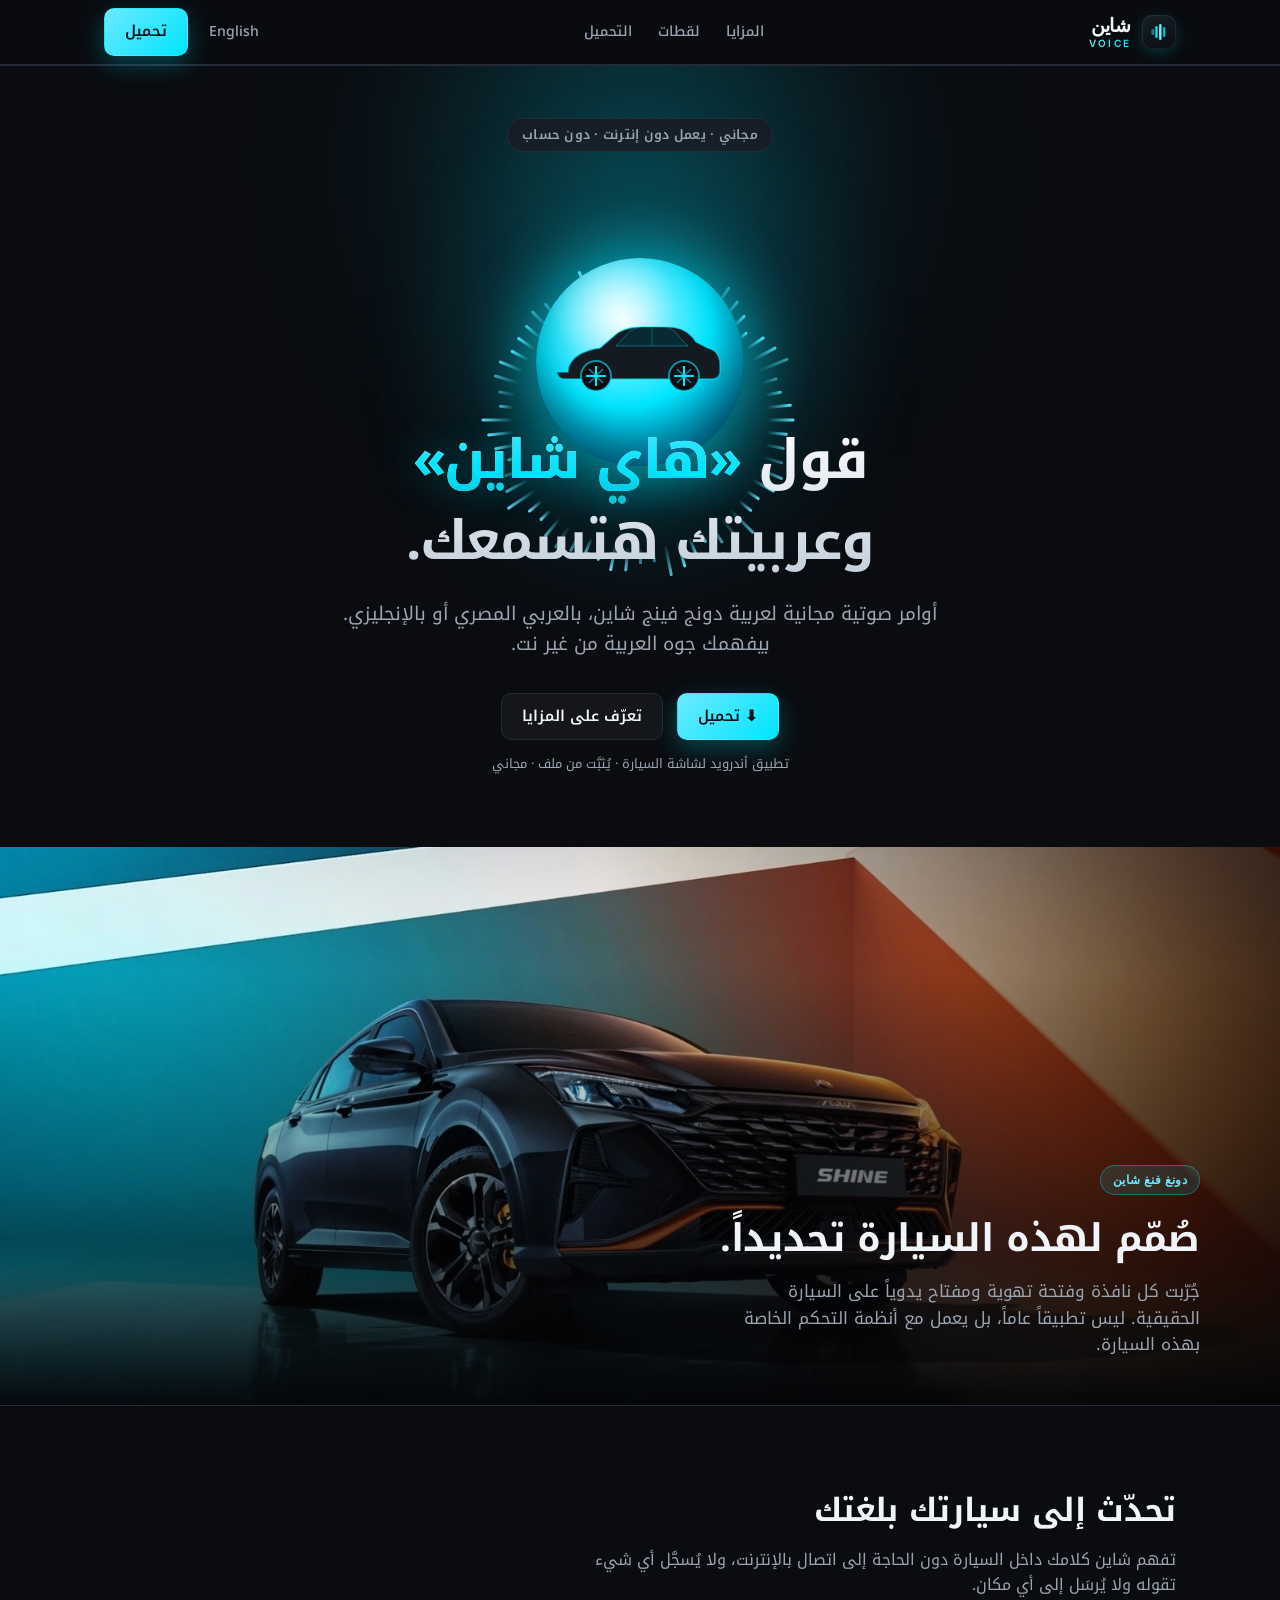
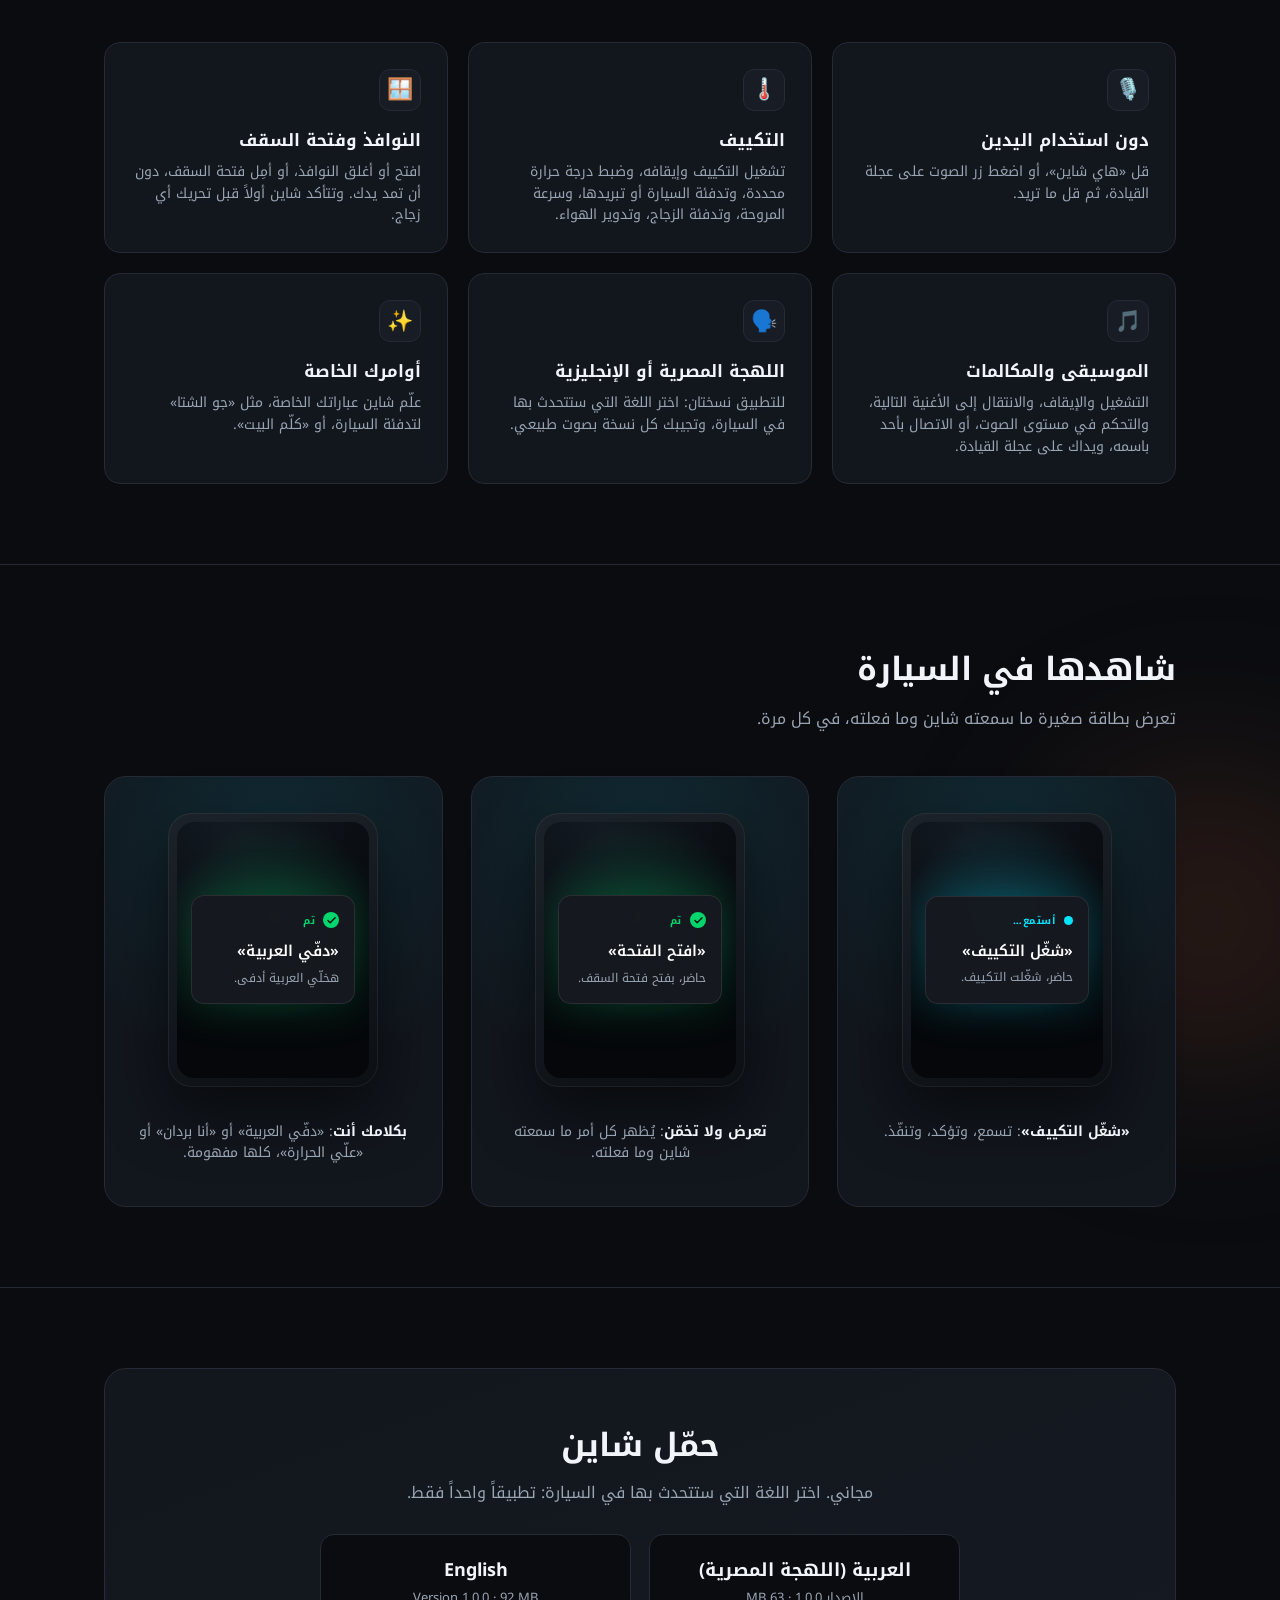
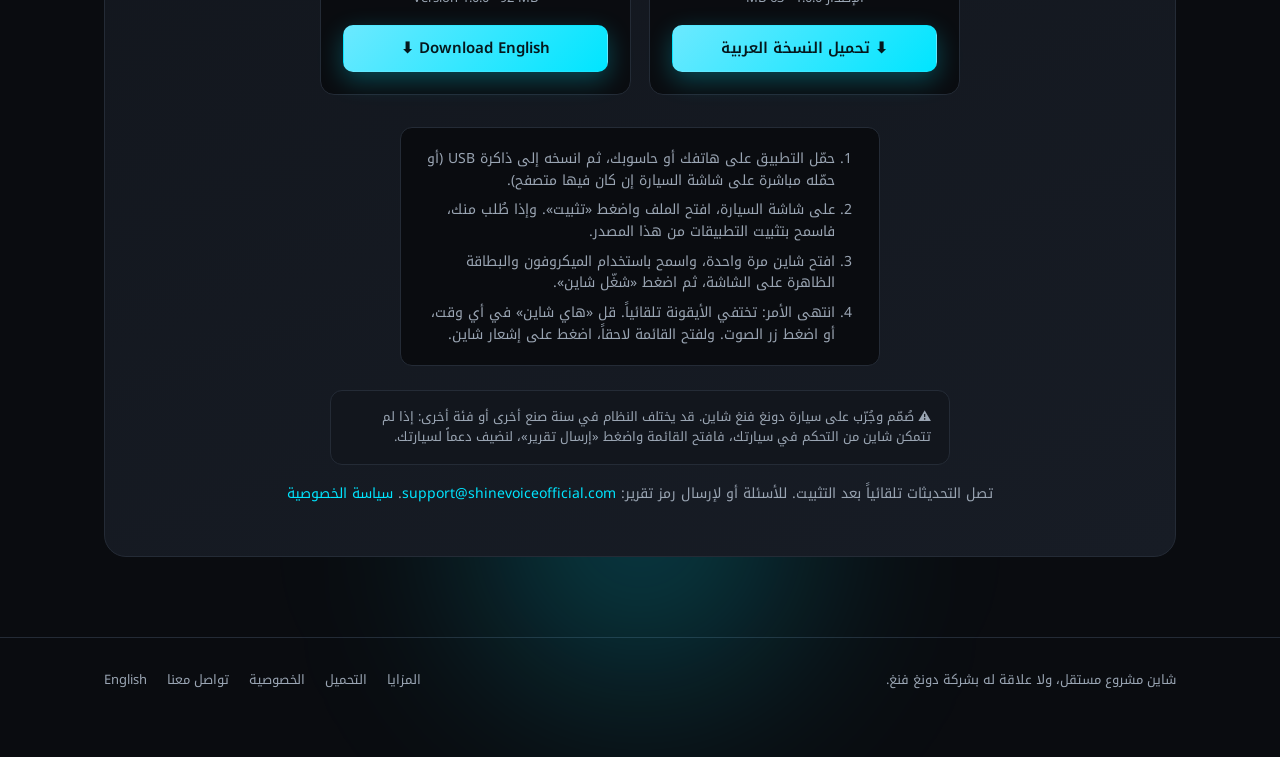
==== ar.html @ 00b101cb "Screenshots: three English cards on the English page, three Arabic cards on the Arabic page Each car" ====
<!DOCTYPE html>
<html lang="ar" dir="rtl">
<head>
<meta charset="UTF-8">
<meta name="viewport" content="width=device-width, initial-scale=1.0">
<title>شاين — أوامر صوتية لسيارة دونغ فنغ شاين</title>
<meta name="description" content="أوامر صوتية مجانية لسيارة دونغ فنغ شاين، باللهجة المصرية أو بالإنجليزية. قل «هاي شاين» وتحكّم في التكييف والنوافذ وفتحة السقف والموسيقى والمكالمات، دون الحاجة إلى الإنترنت.">
<link rel="icon" href="data:,">
<link rel="preconnect" href="https://fonts.googleapis.com">
<link rel="preconnect" href="https://fonts.gstatic.com" crossorigin>
<link href="https://fonts.googleapis.com/css2?family=Noto+Kufi+Arabic:wght@400;500;600;700&family=Inter:wght@400;500;600&display=swap" rel="stylesheet">
<link rel="stylesheet" href="style.css">
</head>
<body>

<header class="nav">
  <div class="wrap">
    <div class="brand">
      <span class="brand-mark">
        <svg width="16" height="16" viewBox="0 0 16 16" fill="none">
          <rect x="0.5" y="5" width="2.4" height="6" rx="1.2" fill="#00e5ff" opacity="0.55"/>
          <rect x="4.3" y="2" width="2.4" height="12" rx="1.2" fill="#00e5ff"/>
          <rect x="8.1" y="0" width="2.4" height="16" rx="1.2" fill="#79edff"/>
          <rect x="11.9" y="3" width="2.4" height="10" rx="1.2" fill="#00e5ff" opacity="0.75"/>
        </svg>
      </span>
      <span class="brand-word"><span class="w1">شاين</span><span class="w2">VOICE</span></span>
    </div>
    <nav class="links">
      <a href="#features">المزايا</a>
      <a href="#screenshots">لقطات</a>
      <a href="#download">التحميل</a>
    </nav>
    <div>
      <a href="index.html" class="lang-link" lang="en">English</a>
      <a href="#download" class="btn btn-primary">تحميل</a>
    </div>
  </div>
</header>

<section class="hero">
  <div class="glow glow-cyan" style="width:520px;height:520px;top:-160px;left:50%;transform:translateX(-50%);"></div>
  <div class="wrap">
    <span class="eyebrow">مجاني · يعمل دون إنترنت · دون حساب</span>

    <div class="hero-visual">
      <div class="gram-ring" id="gram-ring"></div>
      <div class="orb"></div>
      <div class="car-wrap car-bob">
        <svg width="180" height="76" viewBox="0 0 180 76" fill="none" xmlns="http://www.w3.org/2000/svg">
          <path d="M18,54 C18,40 34,32 50,30 L64,18 C70,12 80,9 92,9 L118,9 C130,9 140,14 146,24 L158,30
                   C166,32 170,38 170,46 L170,54 C170,58 167,61 163,61 L14,61 C10,61 7,58 7,54 Z"
                fill="#141a22" stroke="rgba(0,229,255,0.55)" stroke-width="1.5"/>
          <path d="M66,28 L78,15 C82,11 88,9 94,9 L112,9 C120,9 126,13 130,20 L138,28 Z"
                fill="#0a2a33" stroke="rgba(0,229,255,0.35)" stroke-width="1"/>
          <line x1="102" y1="10" x2="102" y2="28" stroke="rgba(0,229,255,0.3)" stroke-width="1"/>
          <g transform="translate(46,58)">
            <circle r="15" fill="#0a0d12" stroke="rgba(0,229,255,0.6)" stroke-width="2"/>
            <g class="wheel">
              <line x1="0" y1="-10" x2="0" y2="10" stroke="#00e5ff" stroke-width="2"/>
              <line x1="-10" y1="0" x2="10" y2="0" stroke="#00e5ff" stroke-width="2"/>
              <line x1="-7" y1="-7" x2="7" y2="7" stroke="#00e5ff" stroke-width="1.4" opacity="0.6"/>
              <line x1="-7" y1="7" x2="7" y2="-7" stroke="#00e5ff" stroke-width="1.4" opacity="0.6"/>
            </g>
          </g>
          <g transform="translate(134,58)">
            <circle r="15" fill="#0a0d12" stroke="rgba(0,229,255,0.6)" stroke-width="2"/>
            <g class="wheel">
              <line x1="0" y1="-10" x2="0" y2="10" stroke="#00e5ff" stroke-width="2"/>
              <line x1="-10" y1="0" x2="10" y2="0" stroke="#00e5ff" stroke-width="2"/>
              <line x1="-7" y1="-7" x2="7" y2="7" stroke="#00e5ff" stroke-width="1.4" opacity="0.6"/>
              <line x1="-7" y1="7" x2="7" y2="-7" stroke="#00e5ff" stroke-width="1.4" opacity="0.6"/>
            </g>
          </g>
        </svg>
      </div>
    </div>

    <h1>قول <span class="accent">«هاي شاين»</span><br>وعربيتك هتسمعك.</h1>
    <p class="lead">
      أوامر صوتية مجانية لعربية دونج فينج شاين، بالعربي المصري أو بالإنجليزي. بيفهمك جوه العربية من غير نت.
    </p>
    <div class="cta">
      <a href="#download" class="btn btn-primary">⬇ تحميل</a>
      <a href="#features" class="btn btn-ghost">تعرّف على المزايا</a>
    </div>
    <p class="hint">تطبيق أندرويد لشاشة السيارة · يُثبَّت من ملف · مجاني</p>
  </div>
</section>

<script>
  (function () {
    var ring = document.getElementById('gram-ring');
    var n = 64, radius = 128;
    for (var i = 0; i < n; i++) {
      var bar = document.createElement('div');
      bar.className = 'gram-bar';
      var angle = (360 / n) * i;
      var h = 10 + Math.round(16 * Math.abs(Math.sin(i * 0.7))) + (i % 6 === 0 ? 8 : 0);
      bar.style.height = h + 'px';
      bar.style.opacity = (0.4 + 0.6 * Math.abs(Math.sin(i * 0.5))).toFixed(2);
      bar.style.transform = 'rotate(' + angle + 'deg) translateY(-' + radius + 'px)';
      ring.appendChild(bar);
    }
  })();
</script>

<div class="banner">
  <img src="assets/car-front-studio.jpg" alt="دونغ فنغ شاين">
  <div class="scrim"></div>
  <div class="content">
    <div class="inner">
      <span class="tag">دونغ فنغ شاين</span>
      <h2>صُمّم لهذه السيارة تحديداً.</h2>
      <p>جُرّبت كل نافذة وفتحة تهوية ومفتاح يدوياً على السيارة الحقيقية. ليس تطبيقاً عاماً، بل يعمل مع أنظمة التحكم الخاصة بهذه السيارة.</p>
    </div>
  </div>
</div>

<section id="features">
  <div class="wrap">
    <h2>تحدّث إلى سيارتك بلغتك</h2>
    <p class="section-lead">
      تفهم شاين كلامك داخل السيارة دون الحاجة إلى اتصال بالإنترنت، ولا يُسجَّل أي شيء تقوله ولا يُرسَل إلى أي مكان.
    </p>
    <div class="features">
      <div class="feature">
        <div class="icon">🎙️</div>
        <h3>دون استخدام اليدين</h3>
        <p>قل «هاي شاين»، أو اضغط زر الصوت على عجلة القيادة، ثم قل ما تريد.</p>
      </div>
      <div class="feature">
        <div class="icon">🌡️</div>
        <h3>التكييف</h3>
        <p>تشغيل التكييف وإيقافه، وضبط درجة حرارة محددة، وتدفئة السيارة أو تبريدها، وسرعة المروحة، وتدفئة الزجاج، وتدوير الهواء.</p>
      </div>
      <div class="feature">
        <div class="icon">🪟</div>
        <h3>النوافذ وفتحة السقف</h3>
        <p>افتح أو أغلق النوافذ، أو أمِل فتحة السقف، دون أن تمد يدك. وتتأكد شاين أولاً قبل تحريك أي زجاج.</p>
      </div>
      <div class="feature">
        <div class="icon">🎵</div>
        <h3>الموسيقى والمكالمات</h3>
        <p>التشغيل والإيقاف، والانتقال إلى الأغنية التالية، والتحكم في مستوى الصوت، أو الاتصال بأحد باسمه، ويداك على عجلة القيادة.</p>
      </div>
      <div class="feature">
        <div class="icon">🗣️</div>
        <h3>اللهجة المصرية أو الإنجليزية</h3>
        <p>للتطبيق نسختان: اختر اللغة التي ستتحدث بها في السيارة، وتجيبك كل نسخة بصوت طبيعي.</p>
      </div>
      <div class="feature">
        <div class="icon">✨</div>
        <h3>أوامرك الخاصة</h3>
        <p>علّم شاين عباراتك الخاصة، مثل «جو الشتا» لتدفئة السيارة، أو «كلّم البيت».</p>
      </div>
    </div>
  </div>
</section>

<section id="screenshots">
  <div class="glow glow-amber" style="width:420px;height:420px;top:20%;right:-140px;"></div>
  <div class="wrap">
    <h2>شاهدها في السيارة</h2>
    <p class="section-lead">تعرض بطاقة صغيرة ما سمعته شاين وما فعلته، في كل مرة.</p>

    <div class="screens">
      <div class="device-stage">
        <div class="device-mock">
          <div class="screen">
            <div class="device-card">
              <div class="row">
                <span class="pulse"></span>
                <span class="status">أستمع…</span>
              </div>
              <div class="heard">«شغّل التكييف»</div>
              <div class="reply">حاضر، شغّلت التكييف.</div>
            </div>
          </div>
        </div>
        <p class="device-caption"><b>«شغّل التكييف»</b>: تسمع، وتؤكد، وتنفّذ.</p>
      </div>
      <div class="device-stage">
        <div class="device-mock done">
          <div class="screen">
            <div class="device-card done">
              <div class="row">
                <span class="check"><svg viewBox="0 0 10 8" fill="none"><path d="M1 4L3.5 6.5L9 1" stroke="#05130b" stroke-width="1.6" stroke-linecap="round" stroke-linejoin="round"/></svg></span>
                <span class="status">تم</span>
              </div>
              <div class="heard">«افتح الفتحة»</div>
              <div class="reply">حاضر، بفتح فتحة السقف.</div>
            </div>
          </div>
        </div>
        <p class="device-caption"><b>تعرض ولا تخمّن</b>: يُظهر كل أمر ما سمعته شاين وما فعلته.</p>
      </div>
      <div class="device-stage">
        <div class="device-mock done">
          <div class="screen">
            <div class="device-card done">
              <div class="row">
                <span class="check"><svg viewBox="0 0 10 8" fill="none"><path d="M1 4L3.5 6.5L9 1" stroke="#05130b" stroke-width="1.6" stroke-linecap="round" stroke-linejoin="round"/></svg></span>
                <span class="status">تم</span>
              </div>
              <div class="heard">«دفّي العربية»</div>
              <div class="reply">هخلّي العربية أدفى.</div>
            </div>
          </div>
        </div>
        <p class="device-caption"><b>بكلامك أنت</b>: «دفّي العربية» أو «أنا بردان» أو «علّي الحرارة»، كلها مفهومة.</p>
      </div>
    </div>
  </div>
</section>

<section id="download">
  <div class="glow glow-cyan" style="width:460px;height:460px;bottom:-120px;left:50%;transform:translateX(-50%);"></div>
  <div class="wrap">
    <div class="download-panel">
      <h2>حمّل شاين</h2>
      <p>مجاني. اختر اللغة التي ستتحدث بها في السيارة: تطبيقاً واحداً فقط.</p>

      <div class="dl-grid">
        <div class="dl-card">
          <h3>العربية (اللهجة المصرية)</h3>
          <p class="meta" id="ar-meta">…</p>
          <a href="#" id="ar-link" class="btn btn-primary">⬇ تحميل النسخة العربية</a>
        </div>
        <div class="dl-card" lang="en" dir="ltr">
          <h3>English</h3>
          <p class="meta" id="en-meta">Loading…</p>
          <a href="#" id="en-link" class="btn btn-primary">⬇ Download English</a>
        </div>
      </div>

      <div class="install-steps">
        <ol>
          <li>حمّل التطبيق على هاتفك أو حاسوبك، ثم انسخه إلى ذاكرة USB (أو حمّله مباشرة على شاشة السيارة إن كان فيها متصفح).</li>
          <li>على شاشة السيارة، افتح الملف واضغط «تثبيت». وإذا طُلب منك، فاسمح بتثبيت التطبيقات من هذا المصدر.</li>
          <li>افتح شاين مرة واحدة، واسمح باستخدام الميكروفون والبطاقة الظاهرة على الشاشة، ثم اضغط «شغّل شاين».</li>
          <li>انتهى الأمر: تختفي الأيقونة تلقائياً. قل «هاي شاين» في أي وقت، أو اضغط زر الصوت. ولفتح القائمة لاحقاً، اضغط على إشعار شاين.</li>
        </ol>
      </div>

      <div class="compat-note">
        ⚠️ صُمّم وجُرّب على سيارة دونغ فنغ شاين. قد يختلف النظام في سنة صنع أخرى أو فئة أخرى:
        إذا لم تتمكن شاين من التحكم في سيارتك، فافتح القائمة واضغط «إرسال تقرير»، لنضيف دعماً لسيارتك.
      </div>
      <p style="margin:18px 0 0;font-size:14px">تصل التحديثات تلقائياً بعد التثبيت. للأسئلة أو لإرسال رمز تقرير: <span dir="ltr"><a href="mailto:support@shinevoiceofficial.com">support@shinevoiceofficial.com</a></span>. <a href="privacy.html#ar">سياسة الخصوصية</a></p>
    </div>
  </div>
</section>

<footer>
  <div class="wrap">
    <p>شاين مشروع مستقل، ولا علاقة له بشركة دونغ فنغ.</p>
    <div class="foot-links">
      <a href="#features">المزايا</a>
      <a href="#download">التحميل</a>
      <a href="privacy.html#ar">الخصوصية</a>
      <a href="mailto:support@shinevoiceofficial.com">تواصل معنا</a>
      <a href="index.html" lang="en">English</a>
    </div>
  </div>
</footer>

<script>
  fetch('releases.json', { cache: 'no-store' })
    .then(function (r) { return r.ok ? r.json() : Promise.reject(); })
    .then(function (data) {
      [['ar', 'الإصدار '], ['en', 'Version ']].forEach(function (x) {
        var r = data[x[0]];
        if (!r) return;
        document.getElementById(x[0] + '-link').href = r.url;
        document.getElementById(x[0] + '-meta').textContent = x[1] + r.versionName + ' · ' + r.sizeMB + ' MB';
      });
    })
    .catch(function () {
      document.getElementById('ar-meta').textContent = 'غير متاح حالياً';
      document.getElementById('en-meta').textContent = 'Not available right now';
    });
</script>

</body>
</html>
---- style.css ----
:root {
    --bg: #0a0c10;
    --bg-panel: #12161d;
    --bg-panel-2: #171c25;
    --border: #242b36;
    --text: #f1f4f8;
    --text-dim: #9aa5b3;
    --accent: #00e5ff;
    --accent-dim: #00b8cc;
    --accent-soft: #6be9ff;
    --amber: #ff7a3d;
    --radius: 16px;
    --max: 1120px;
    color-scheme: dark;
  }
  * { box-sizing: border-box; }
  html { scroll-behavior: smooth; }
  body {
    margin: 0;
    background: var(--bg);
    color: var(--text);
    font-family: 'Inter', -apple-system, BlinkMacSystemFont, "Segoe UI", Roboto, Helvetica, Arial, sans-serif;
    line-height: 1.55;
    overflow-x: hidden;
  }
  h1, h2, h3, .brand-word, .banner .tag { font-family: 'Space Grotesk', 'Inter', sans-serif; }
  a { color: var(--accent); text-decoration: none; }
  a:hover { text-decoration: underline; }
  img { max-width: 100%; display: block; }
  .wrap { max-width: var(--max); margin: 0 auto; padding: 0 24px; position: relative; }

  /* ── Ambient background glows ── */
  .glow { position: absolute; border-radius: 50%; filter: blur(90px); pointer-events: none; z-index: 0; }
  .glow-cyan { background: radial-gradient(circle, rgba(0,229,255,0.35), transparent 70%); }
  .glow-amber { background: radial-gradient(circle, rgba(255,122,61,0.22), transparent 70%); }

  header.nav {
    position: sticky; top: 0; z-index: 40;
    background: rgba(10,12,16,0.78);
    backdrop-filter: blur(10px);
    border-bottom: 1px solid var(--border);
  }
  .nav .wrap { display: flex; align-items: center; justify-content: space-between; height: 64px; }
  /* ── Logo mark ── */
  .brand { display: flex; align-items: center; gap: 11px; }
  .brand-mark {
    width: 34px; height: 34px; border-radius: 10px; flex: none;
    background: linear-gradient(160deg, #182029, #0a0d12);
    box-shadow: 0 0 0 1px rgba(255,255,255,0.07) inset, 0 4px 14px rgba(0,229,255,0.18);
    display: flex; align-items: center; justify-content: center;
  }
  .brand-mark svg { display: block; }
  .brand-word { font-weight: 600; font-size: 19px; letter-spacing: -0.01em; line-height: 1; display: flex; flex-direction: column; }
  .brand-word .w1 { color: var(--text); }
  .brand-word .w2 {
    font-size: 10px; font-weight: 600; letter-spacing: 0.22em; margin-top: 3px;
    background: linear-gradient(90deg, var(--accent-soft), var(--accent));
    -webkit-background-clip: text; background-clip: text; color: transparent;
  }
  nav.links { display: flex; gap: 26px; }
  nav.links a { color: var(--text-dim); font-size: 14px; font-weight: 500; }
  nav.links a:hover { color: var(--text); text-decoration: none; }
  .btn {
    display: inline-flex; align-items: center; gap: 8px;
    padding: 11px 20px; border-radius: 10px;
    font-weight: 600; font-size: 15px;
    border: 1px solid transparent;
    cursor: pointer;
  }
  .btn-primary { background: linear-gradient(135deg, var(--accent-soft), var(--accent)); color: #05171c; box-shadow: 0 8px 24px rgba(0,229,255,0.28); }
  .btn-primary:hover { filter: brightness(1.08); text-decoration: none; }
  .btn-ghost { background: rgba(255,255,255,0.04); color: var(--text); border-color: var(--border); }
  .btn-ghost:hover { border-color: var(--text-dim); text-decoration: none; }

  /* ── Hero ── */
  .hero { position: relative; padding: 52px 0 60px; text-align: center; overflow: hidden; }
  .hero .eyebrow {
    display: inline-block; padding: 6px 14px; border-radius: 999px;
    background: var(--bg-panel-2); border: 1px solid var(--border);
    color: var(--text-dim); font-size: 13px; font-weight: 600; letter-spacing: 0.02em;
    margin-bottom: 4px; position: relative; z-index: 1;
  }
  .hero h1 {
    position: relative; z-index: 1;
    font-size: 54px; line-height: 1.08; margin: 0 0 18px; letter-spacing: -0.02em; text-wrap: balance;
    background: linear-gradient(180deg, #ffffff 0%, #c2cedb 100%);
    -webkit-background-clip: text; background-clip: text; color: transparent;
  }
  .hero h1 .accent {
    background: linear-gradient(180deg, var(--accent-soft) 0%, var(--accent) 60%, var(--accent-dim) 100%);
    -webkit-background-clip: text; background-clip: text; color: transparent;
    text-shadow: 0 0 46px rgba(0,229,255,0.4);
  }
  .hero p.lead { position: relative; z-index: 1; font-size: 19px; color: var(--text-dim); max-width: 620px; margin: 0 auto 34px; }
  .hero .cta { position: relative; z-index: 1; display: flex; gap: 14px; justify-content: center; flex-wrap: wrap; }
  .hero .hint { position: relative; z-index: 1; margin-top: 14px; font-size: 13px; color: var(--text-dim); }

  .hero-visual { position: relative; height: 260px; max-width: 620px; margin: 4px auto 0; display: flex; align-items: flex-end; justify-content: center; z-index: 1; }
  .gram-ring { position: absolute; bottom: 0; left: 50%; width: 0; height: 0; animation: gram-spin 22s linear infinite; }
  .gram-bar { position: absolute; bottom: 0; left: -1.5px; width: 3px; border-radius: 2px; background: linear-gradient(to top, rgba(0,229,255,0.05), var(--accent-soft)); transform-origin: bottom center; }
  @keyframes gram-spin { from { transform: rotate(0deg); } to { transform: rotate(360deg); } }
  .orb {
    position: absolute; bottom: -46px; left: 50%; transform: translateX(-50%);
    width: 208px; height: 208px; border-radius: 50%;
    background: radial-gradient(circle at 42% 30%, #eafeff 0%, #79edff 20%, var(--accent) 46%, #0077a0 76%, #012c3d 100%);
    box-shadow: 0 0 60px 10px rgba(0,229,255,0.55), 0 0 140px 50px rgba(0,229,255,0.22), inset 0 -18px 40px rgba(0,0,0,0.35);
    z-index: 2;
  }
  .orb::after { content: ""; position: absolute; inset: 0; border-radius: 50%; background: radial-gradient(circle at 38% 24%, rgba(255,255,255,0.55), transparent 30%); }
  .car-wrap { position: absolute; bottom: 18px; left: 50%; transform: translateX(-50%); z-index: 3; }
  .car-bob { animation: car-bob 2.6s ease-in-out infinite; }
  @keyframes car-bob { 0%,100% { transform: translateX(-50%) translateY(0); } 50% { transform: translateX(-50%) translateY(-3px); } }
  .wheel { transform-origin: center; animation: wheel-spin 0.9s linear infinite; }
  @keyframes wheel-spin { to { transform: rotate(360deg); } }

  /* ── Cinematic banner ── */
  .banner { position: relative; height: 62vh; min-height: 420px; max-height: 640px; overflow: hidden; }
  .banner img { width: 100%; height: 100%; object-fit: cover; }
  .banner .scrim {
    position: absolute; inset: 0;
    background:
      linear-gradient(0deg, rgba(4,5,7,0.97) 0%, rgba(4,5,7,0.4) 40%, transparent 78%),
      linear-gradient(100deg, rgba(4,5,7,0.65) 0%, transparent 46%);
  }
  .banner .content { position: absolute; left: 0; right: 0; bottom: 0; padding: 0 24px 48px; }
  .banner .content .inner { max-width: var(--max); margin: 0 auto; }
  .banner h2 { font-size: 38px; margin: 0 0 10px; max-width: 560px; text-wrap: balance; }
  .banner p { font-size: 17px; color: var(--text-dim); max-width: 480px; margin: 0; }
  .banner .tag {
    display: inline-flex; align-items: center; gap: 8px; margin-bottom: 14px;
    background: rgba(0,229,255,0.12); border: 1px solid rgba(0,229,255,0.35); color: var(--accent-soft);
    padding: 5px 12px; border-radius: 999px; font-size: 12px; font-weight: 700; letter-spacing: 0.04em; text-transform: uppercase;
  }

  section { position: relative; padding: 80px 0; border-top: 1px solid var(--border); }
  h2 { font-size: 32px; margin: 0 0 12px; letter-spacing: -0.01em; text-wrap: balance; }
  p.section-lead { color: var(--text-dim); font-size: 16px; max-width: 620px; margin: 0 0 44px; }

  .features { display: grid; grid-template-columns: repeat(3, 1fr); gap: 20px; position: relative; z-index: 1; }
  .feature {
    background: var(--bg-panel); border: 1px solid var(--border); border-radius: var(--radius);
    padding: 26px; min-width: 0; transition: border-color 0.2s, transform 0.2s;
  }
  .feature:hover { border-color: rgba(0,229,255,0.4); transform: translateY(-3px); }
  .feature .icon {
    width: 42px; height: 42px; border-radius: 11px;
    background: var(--bg-panel-2); border: 1px solid var(--border);
    display: flex; align-items: center; justify-content: center;
    font-size: 21px; margin-bottom: 16px;
  }
  .feature h3 { font-size: 17px; margin: 0 0 8px; }
  .feature p { font-size: 14px; color: var(--text-dim); margin: 0; }

  /* ── Screens: illustrated device mockups (not photo composites) ── */
  .screens { display: grid; grid-template-columns: repeat(3, 1fr); gap: 28px; }
  .device-stage {
    display: flex; flex-direction: column; align-items: center; gap: 20px;
    background: radial-gradient(circle at 50% 15%, rgba(0,229,255,0.10), transparent 60%), var(--bg-panel);
    border: 1px solid var(--border); border-radius: 22px; padding: 36px 24px 28px;
  }
  .device-mock {
    width: 210px; background: linear-gradient(160deg, #1c2229, #0c1015);
    border-radius: 24px; padding: 9px;
    box-shadow: 0 26px 60px rgba(0,0,0,0.55), inset 0 0 0 1px rgba(255,255,255,0.06);
  }
  .device-mock .screen {
    aspect-ratio: 3 / 4; border-radius: 17px; position: relative; overflow: hidden;
    background: radial-gradient(circle at 30% 0%, #131a22 0%, #05070a 72%);
    display: flex; align-items: center; justify-content: center; padding: 14px;
  }
  .device-mock .screen::before {
    content: ""; position: absolute; inset: 0;
    background: radial-gradient(circle at 50% 38%, rgba(0,229,255,0.16), transparent 55%);
  }
  .device-card {
    position: relative; width: 100%; background: rgba(22,26,32,0.96);
    border: 1px solid rgba(255,255,255,0.09); border-radius: 13px; padding: 16px 15px;
    box-shadow: 0 0 46px rgba(0,229,255,0.22);
  }
  .device-card .row { display: flex; align-items: center; gap: 8px; margin-bottom: 12px; }
  .device-card .pulse {
    width: 9px; height: 9px; border-radius: 50%; background: var(--accent);
    box-shadow: 0 0 0 0 rgba(0,229,255,0.6); animation: dev-pulse 1.8s infinite;
  }
  @keyframes dev-pulse {
    0% { box-shadow: 0 0 0 0 rgba(0,229,255,0.55); }
    70% { box-shadow: 0 0 0 8px rgba(0,229,255,0); }
    100% { box-shadow: 0 0 0 0 rgba(0,229,255,0); }
  }
  .device-card .status { font-size: 10px; color: var(--accent); font-weight: 700; text-transform: uppercase; letter-spacing: 0.06em; }
  .device-card .heard { font-size: 15px; font-weight: 600; color: #fff; margin-bottom: 5px; }
  .device-card .reply { font-size: 12px; color: var(--text-dim); }

  /* Done / matched state (mirrors AssistantCard's MATCHED colour, #00D66E) */
  .device-card.done { box-shadow: 0 0 46px rgba(0,214,110,0.22); }
  .device-card.done .pulse { background: #00d66e; box-shadow: none; animation: none; }
  .device-card.done .check {
    width: 16px; height: 16px; border-radius: 50%; background: #00d66e;
    display: flex; align-items: center; justify-content: center; flex: none;
  }
  .device-card.done .check svg { width: 9px; height: 9px; }
  .device-card.done .status { color: #00d66e; }
  .device-mock.done .screen::before { background: radial-gradient(circle at 50% 38%, rgba(0,214,110,0.16), transparent 55%); }
  .device-caption { text-align: center; font-size: 14px; color: var(--text-dim); }
  .device-caption b { color: var(--text); }

  .download-panel {
    background: linear-gradient(160deg, var(--bg-panel) 0%, var(--bg-panel-2) 100%);
    border: 1px solid var(--border); border-radius: 22px;
    padding: 52px; text-align: center; position: relative; z-index: 1;
  }
  .download-panel h2 { margin-bottom: 10px; }
  .download-panel p { color: var(--text-dim); margin: 0 0 28px; }
  .version-pill {
    display: inline-flex; align-items: center; gap: 8px;
    background: var(--bg); border: 1px solid var(--border); border-radius: 999px;
    padding: 6px 14px; font-size: 13px; color: var(--text-dim); margin-bottom: 20px;
  }
  .version-pill b { color: var(--text); }
  .install-steps {
    text-align: left; max-width: 480px; margin: 32px auto 0;
    background: var(--bg); border: 1px solid var(--border); border-radius: 12px;
    padding: 20px 24px;
  }
  .install-steps ol { margin: 0; padding-left: 20px; color: var(--text-dim); font-size: 14px; }
  .install-steps li { margin-bottom: 8px; }
  .install-steps li:last-child { margin-bottom: 0; }

  .compat-note {
    display: flex; gap: 12px; align-items: flex-start;
    background: var(--bg-panel); border: 1px solid var(--border); border-radius: 12px;
    padding: 16px 18px; margin-top: 24px; font-size: 13px; color: var(--text-dim); text-align: left;
    max-width: 620px; margin-left: auto; margin-right: auto;
  }

  footer { border-top: 1px solid var(--border); padding: 32px 0; }
  footer .wrap { display: flex; justify-content: space-between; align-items: center; flex-wrap: wrap; gap: 12px; }
  footer p { font-size: 13px; color: var(--text-dim); margin: 0; }
  footer .foot-links { display: flex; gap: 20px; }
  footer .foot-links a { font-size: 13px; color: var(--text-dim); }
  footer .foot-links a:hover { color: var(--text); }

  @media (max-width: 900px) {
    .screens { grid-template-columns: 1fr; }
  }
  @media (max-width: 860px) {
    .features { grid-template-columns: repeat(2, 1fr); }
  }
  @media (max-width: 600px) {
    .hero h1 { font-size: 34px; }
    .hero p.lead { font-size: 16px; }
    .features { grid-template-columns: 1fr; }
    .download-panel { padding: 32px 20px; }
    nav.links { display: none; }
    .banner h2 { font-size: 28px; }
    .banner { height: 52vh; }
  }

  /* ── Added for the two language builds ── */
  .dl-grid { display: grid; grid-template-columns: 1fr 1fr; gap: 18px; max-width: 640px; margin: 0 auto; }
  .dl-card { background: var(--bg); border: 1px solid var(--border); border-radius: 14px; padding: 22px; text-align: center; }
  .dl-card h3 { margin: 0 0 4px; font-size: 18px; }
  .dl-card .meta { color: var(--text-dim); font-size: 13px; margin: 0 0 16px; }
  .dl-card .btn { width: 100%; justify-content: center; }
  .lang-link { color: var(--text-dim); font-size: 14px; font-weight: 500; margin-inline-end: 16px; }
  .prose { max-width: 760px; }
  .prose h3 { margin: 28px 0 6px; font-size: 18px; }
  .prose p, .prose li { color: var(--text-dim); }
  [dir="rtl"] .install-steps { text-align: right; }
  [dir="rtl"] .install-steps ol { padding-left: 0; padding-right: 20px; }
  [dir="rtl"] .compat-note { text-align: right; }
  [dir="rtl"] body, [dir="rtl"] h1, [dir="rtl"] h2, [dir="rtl"] h3 { font-family: 'Noto Kufi Arabic', 'Inter', sans-serif; }
  @media (max-width: 600px) { .dl-grid { grid-template-columns: 1fr; } }

  /* Arabic: the banner's text sits on the right, so the shade that keeps it readable goes there too. */
  [dir="rtl"] .banner .scrim {
    background:
      linear-gradient(0deg, rgba(4,5,7,0.97) 0%, rgba(4,5,7,0.4) 40%, transparent 78%),
      linear-gradient(260deg, rgba(4,5,7,0.7) 0%, transparent 50%);
  }
  /* Arabic letters reach higher and lower than Latin ones: the big headline needs more room between its lines. */
  [dir="rtl"] .hero h1 { line-height: 1.5; }
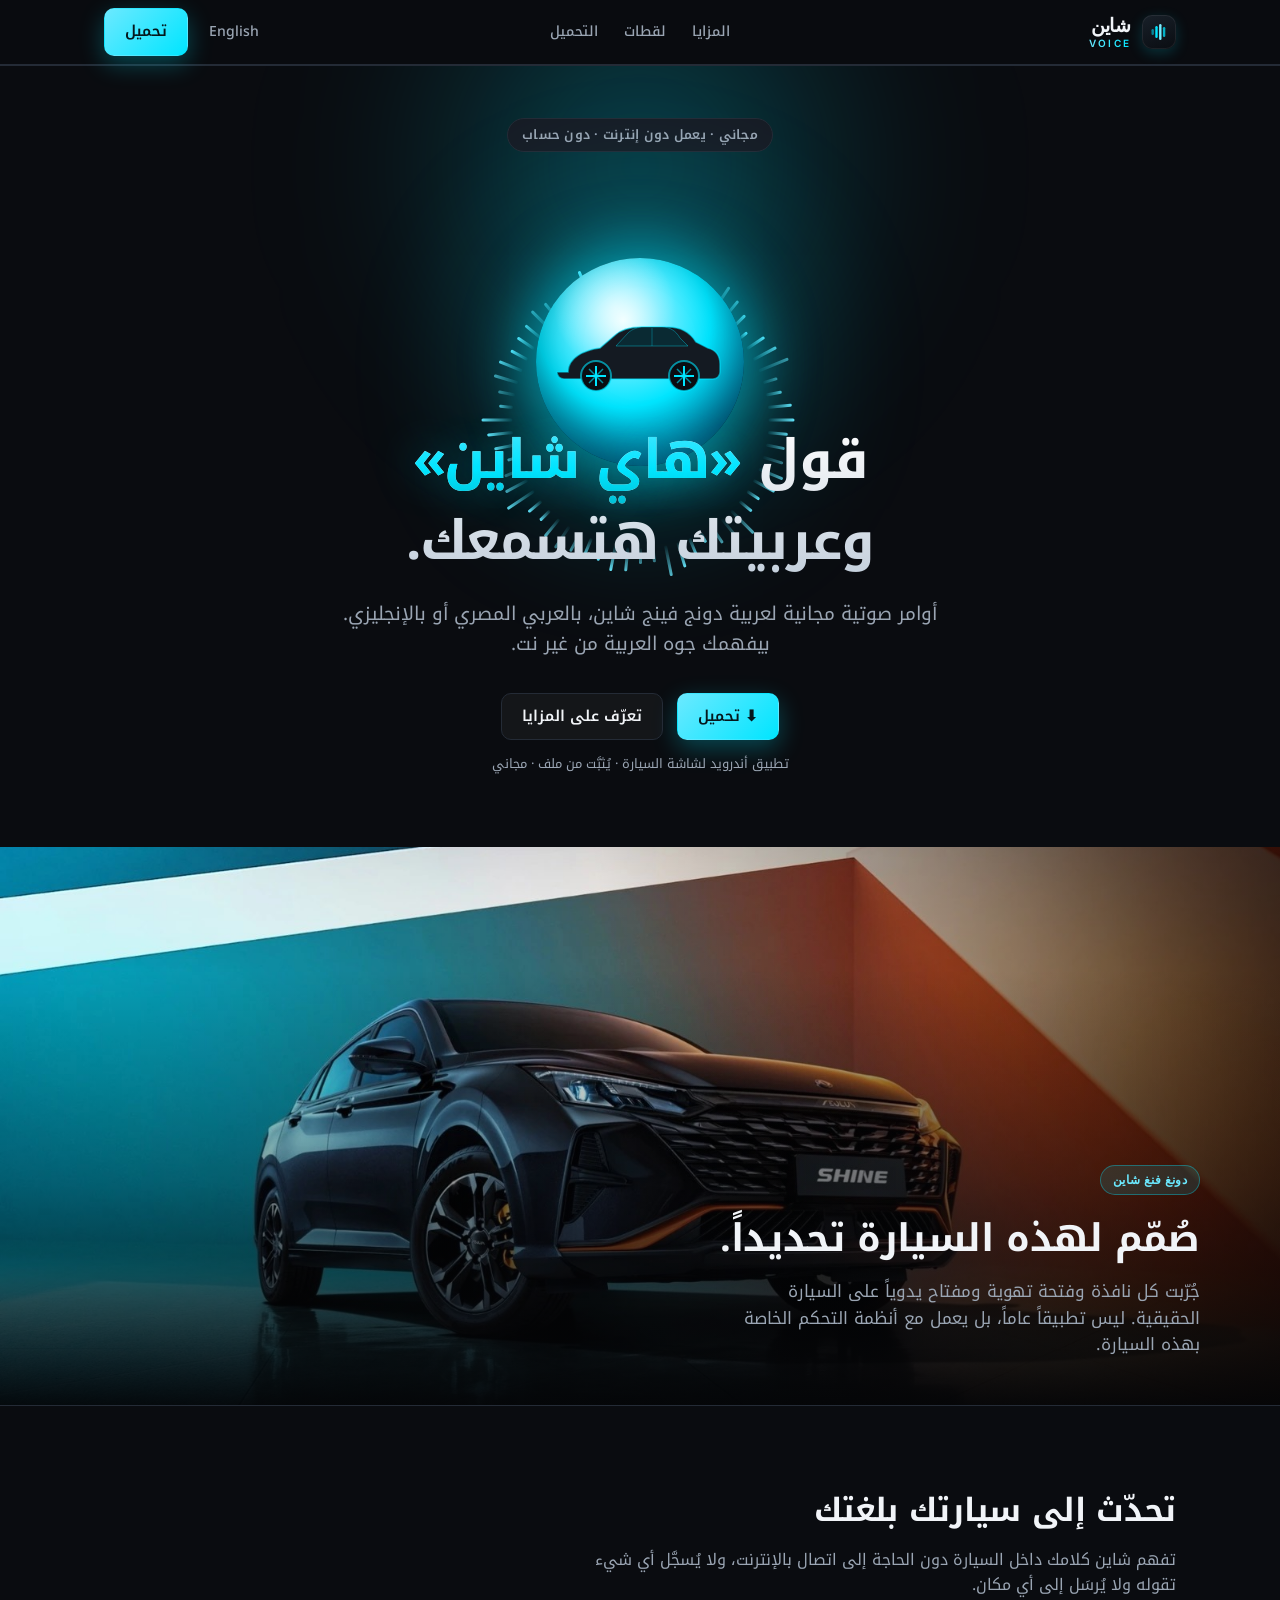
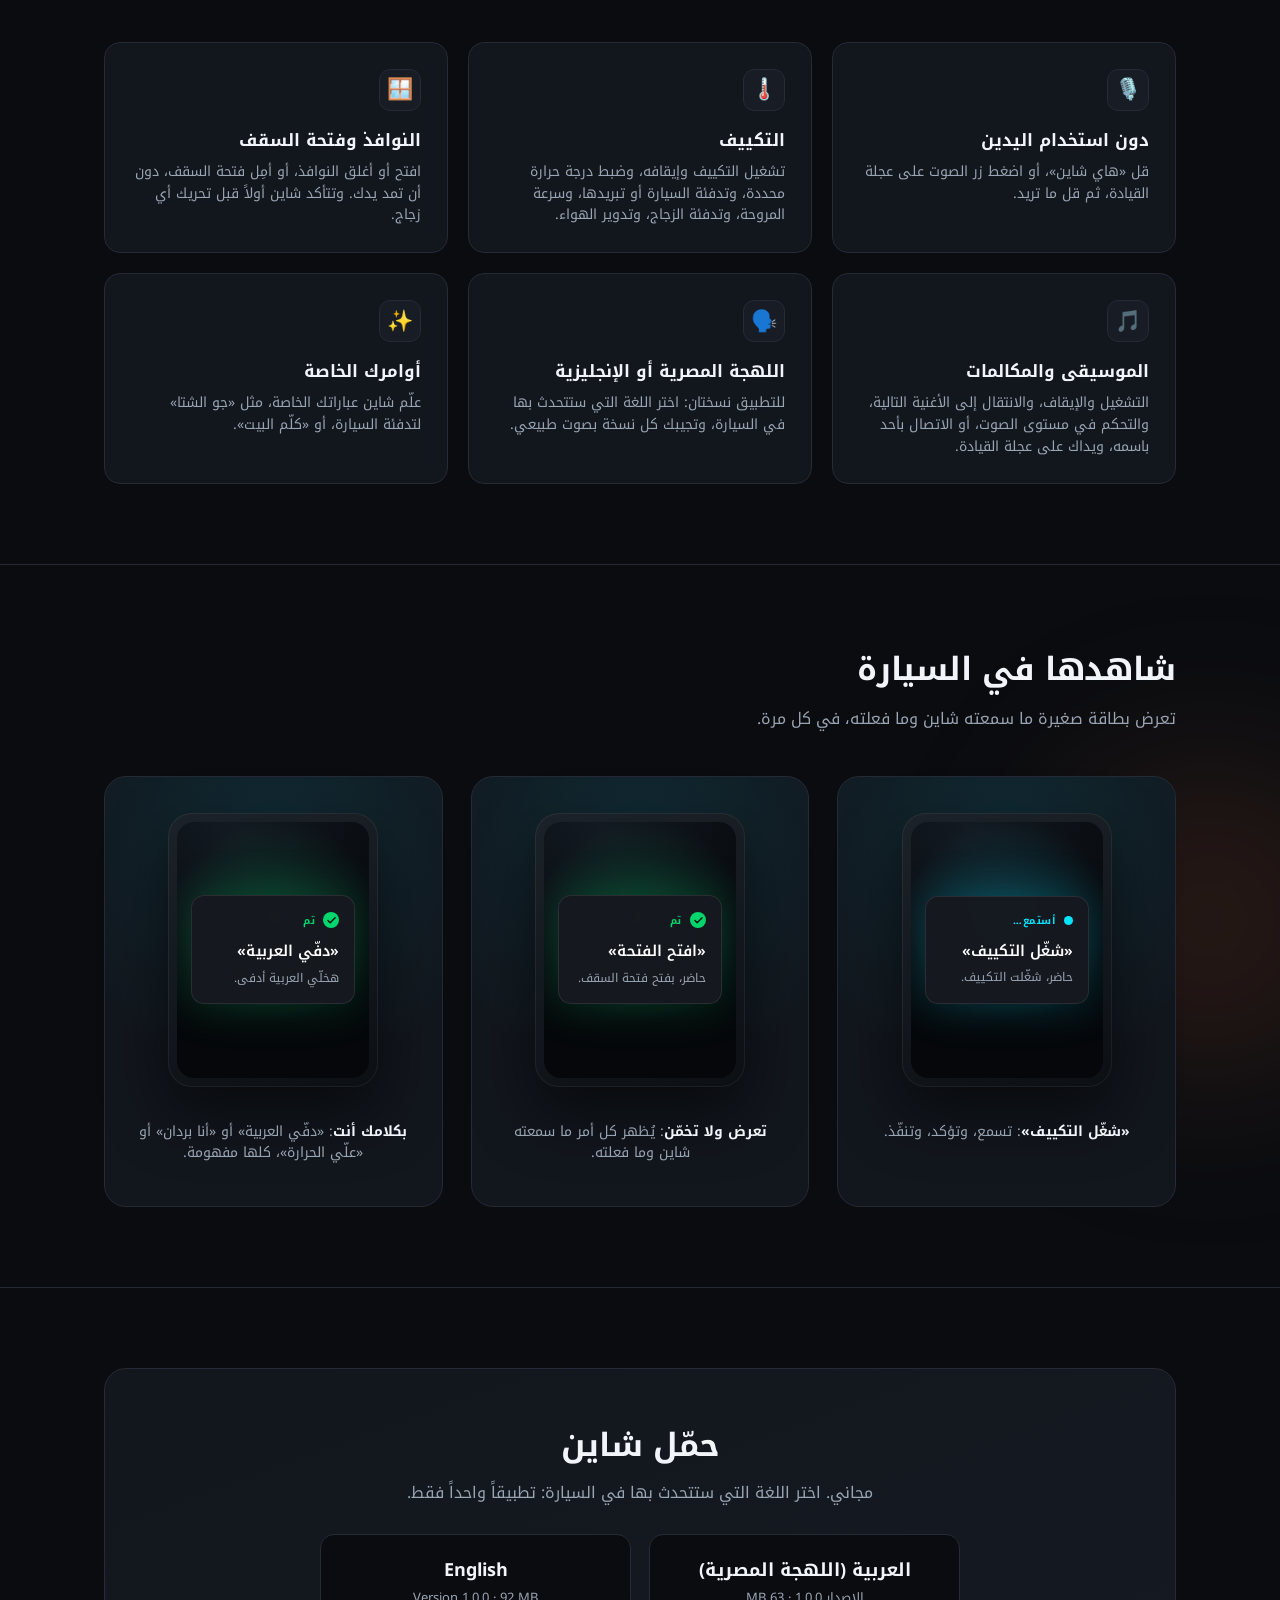
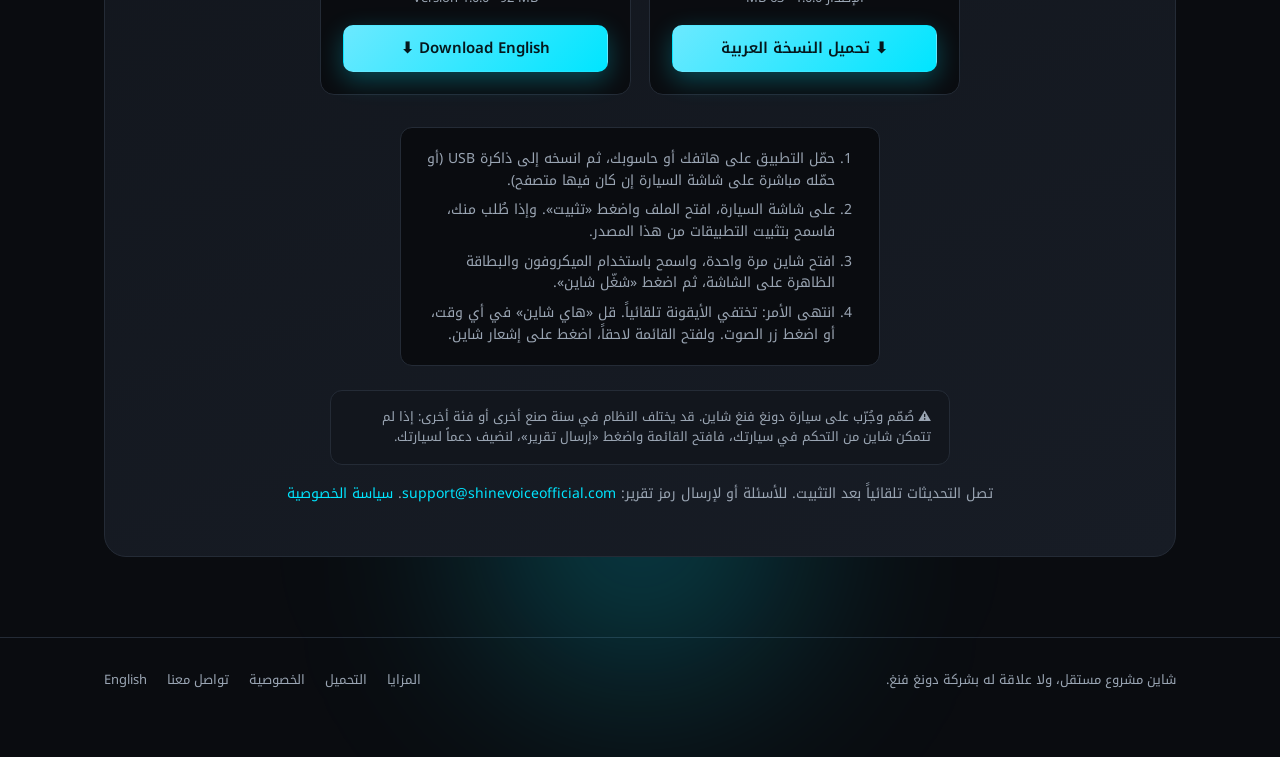
==== commit 6e1e8979: "Menu links on the page's centre line, like the headline below them The links sat halfway between the" ====
--- a/ar.html
+++ b/ar.html
@@ -9,7 +9,7 @@
 <link rel="preconnect" href="https://fonts.googleapis.com">
 <link rel="preconnect" href="https://fonts.gstatic.com" crossorigin>
 <link href="https://fonts.googleapis.com/css2?family=Noto+Kufi+Arabic:wght@400;500;600;700&family=Inter:wght@400;500;600&display=swap" rel="stylesheet">
-<link rel="stylesheet" href="style.css">
+<link rel="stylesheet" href="style.css?v=2">
 </head>
 <body>
 
--- a/style.css
+++ b/style.css
@@ -280,3 +280,8 @@
   }
   /* Arabic letters reach higher and lower than Latin ones: the big headline needs more room between its lines. */
   [dir="rtl"] .hero h1 { line-height: 1.5; }
+  /* The menu links sit on the page's centre line (like everything below them), not halfway between
+     the logo and the buttons, which differ in width. */
+  .nav .wrap { display: grid; grid-template-columns: 1fr auto 1fr; }
+  .nav .wrap > :first-child { justify-self: start; }
+  .nav .wrap > :last-child { justify-self: end; }
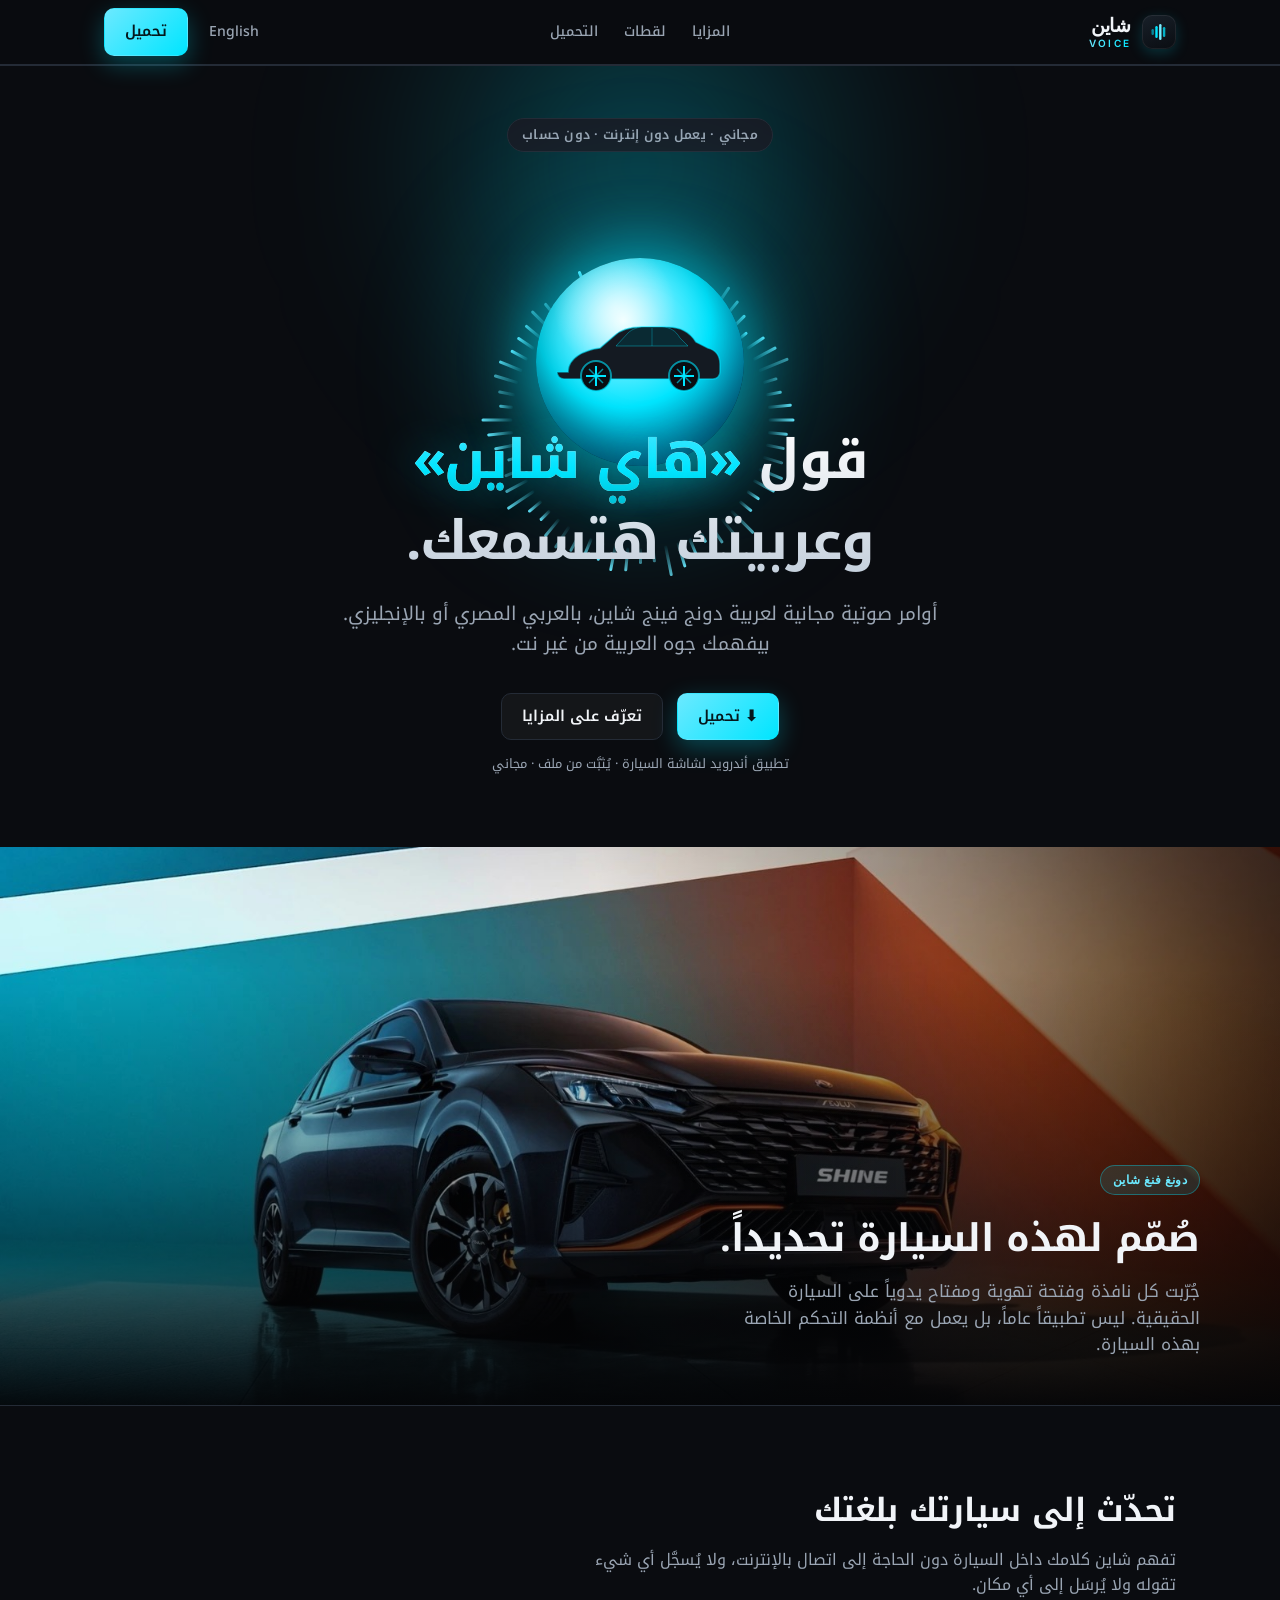
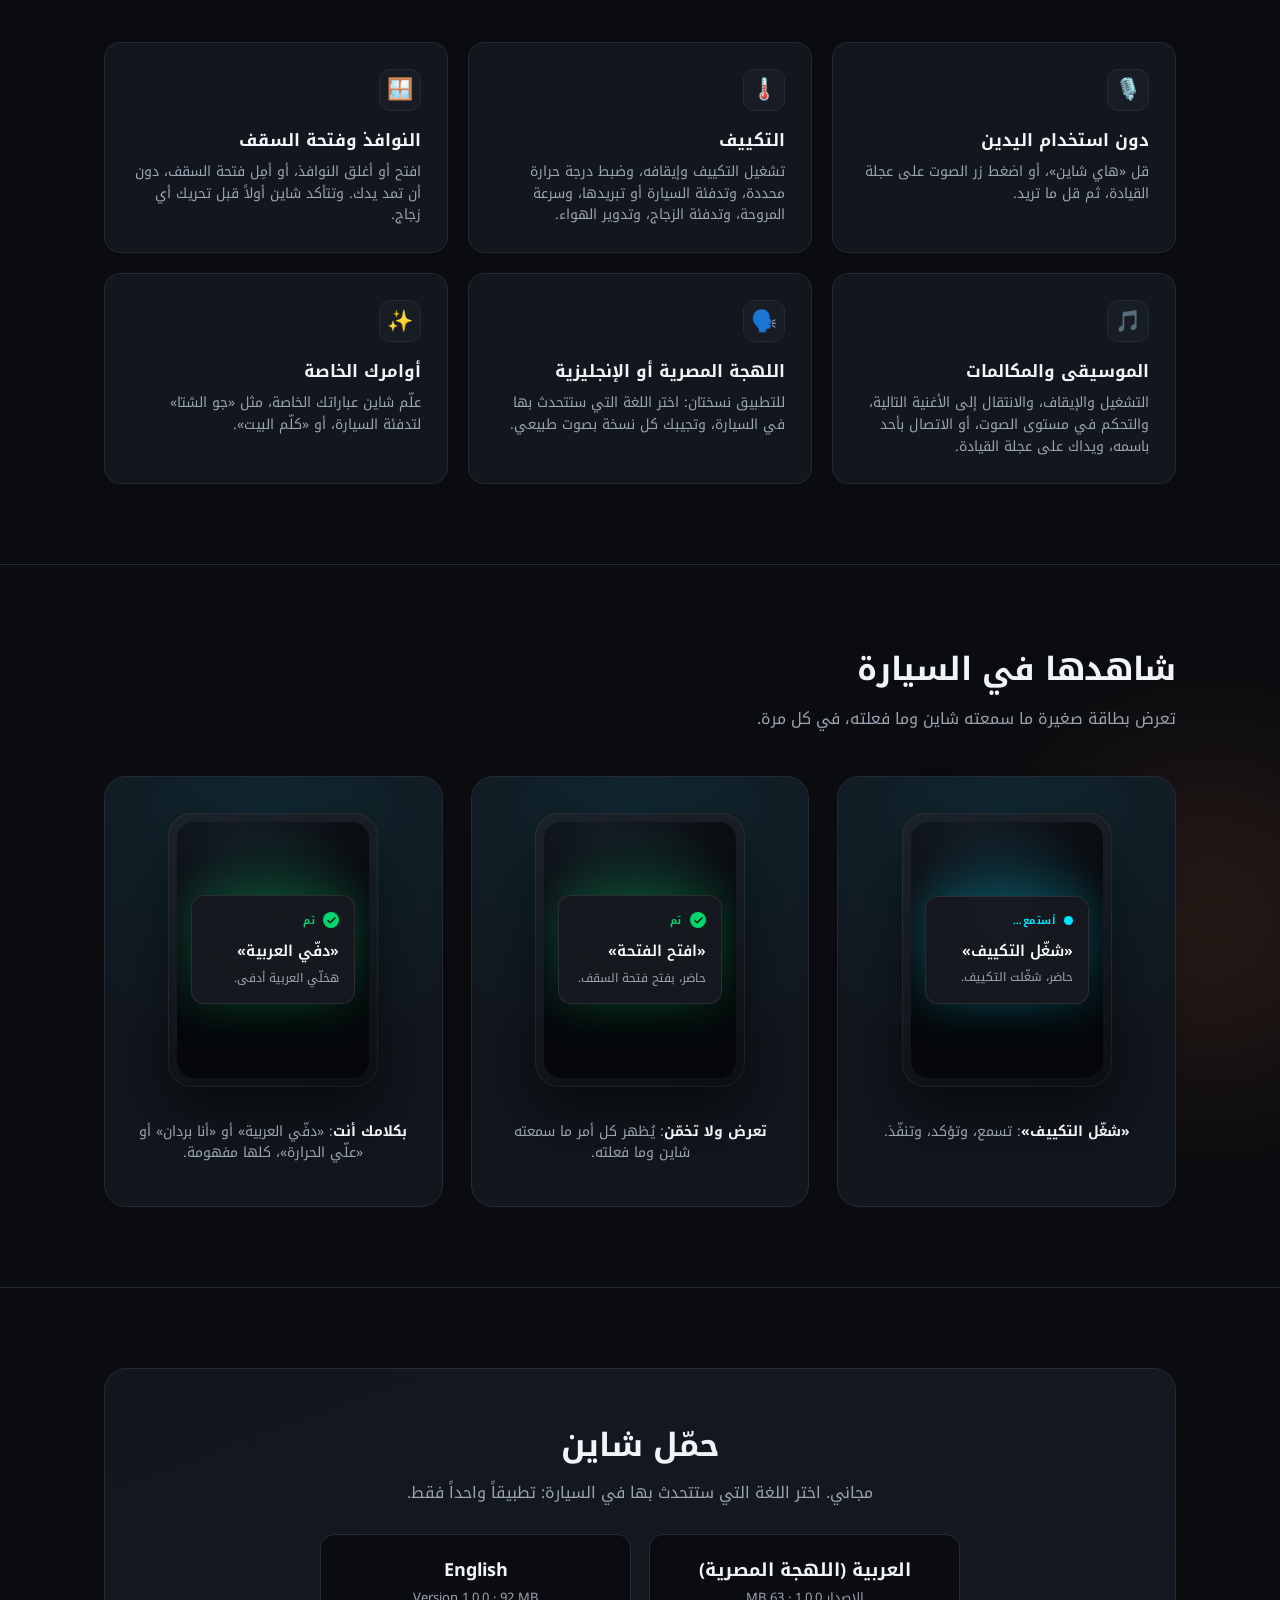
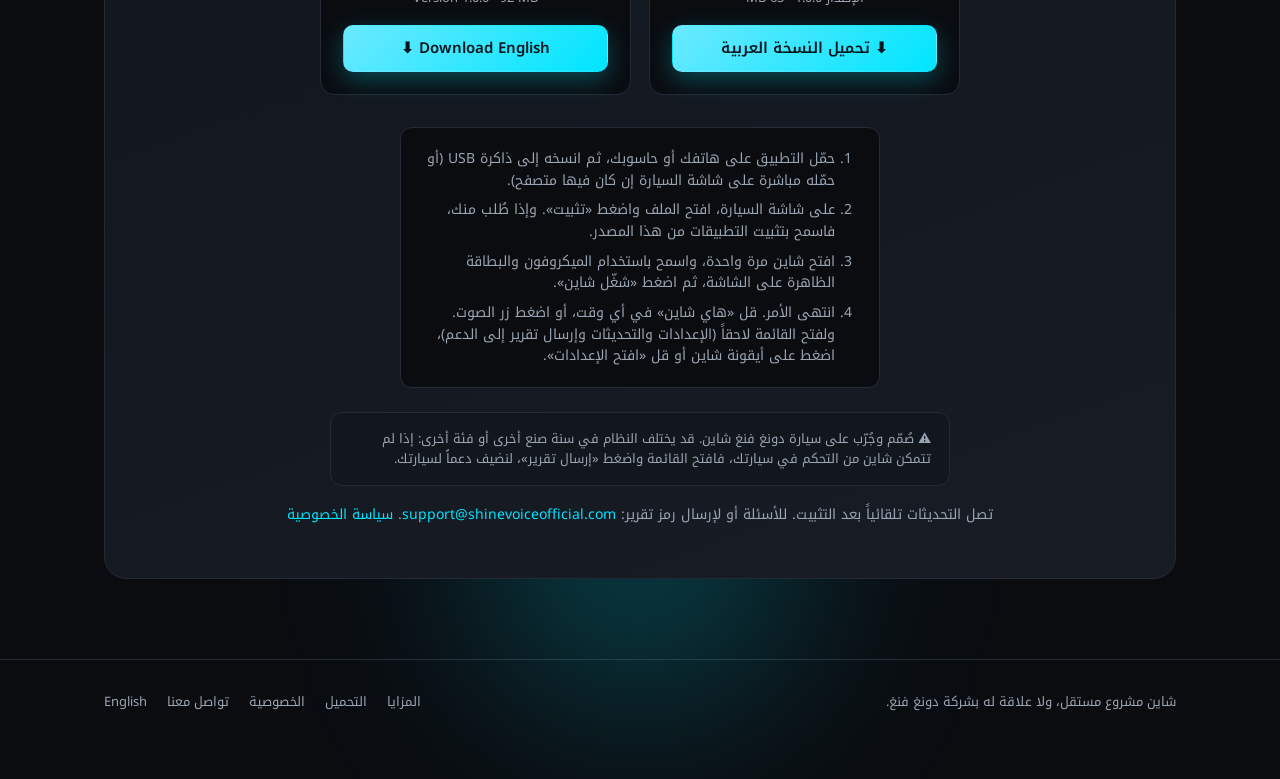
==== commit 75bfbbd9: "Install steps: the icon stays and opens the menu; privacy policy: what a car report holds Co-Authore" ====
--- a/ar.html
+++ b/ar.html
@@ -239,7 +239,7 @@
           <li>حمّل التطبيق على هاتفك أو حاسوبك، ثم انسخه إلى ذاكرة USB (أو حمّله مباشرة على شاشة السيارة إن كان فيها متصفح).</li>
           <li>على شاشة السيارة، افتح الملف واضغط «تثبيت». وإذا طُلب منك، فاسمح بتثبيت التطبيقات من هذا المصدر.</li>
           <li>افتح شاين مرة واحدة، واسمح باستخدام الميكروفون والبطاقة الظاهرة على الشاشة، ثم اضغط «شغّل شاين».</li>
-          <li>انتهى الأمر: تختفي الأيقونة تلقائياً. قل «هاي شاين» في أي وقت، أو اضغط زر الصوت. ولفتح القائمة لاحقاً، اضغط على إشعار شاين.</li>
+          <li>انتهى الأمر. قل «هاي شاين» في أي وقت، أو اضغط زر الصوت. ولفتح القائمة لاحقاً (الإعدادات والتحديثات وإرسال تقرير إلى الدعم)، اضغط على أيقونة شاين أو قل «افتح الإعدادات».</li>
         </ol>
       </div>
 
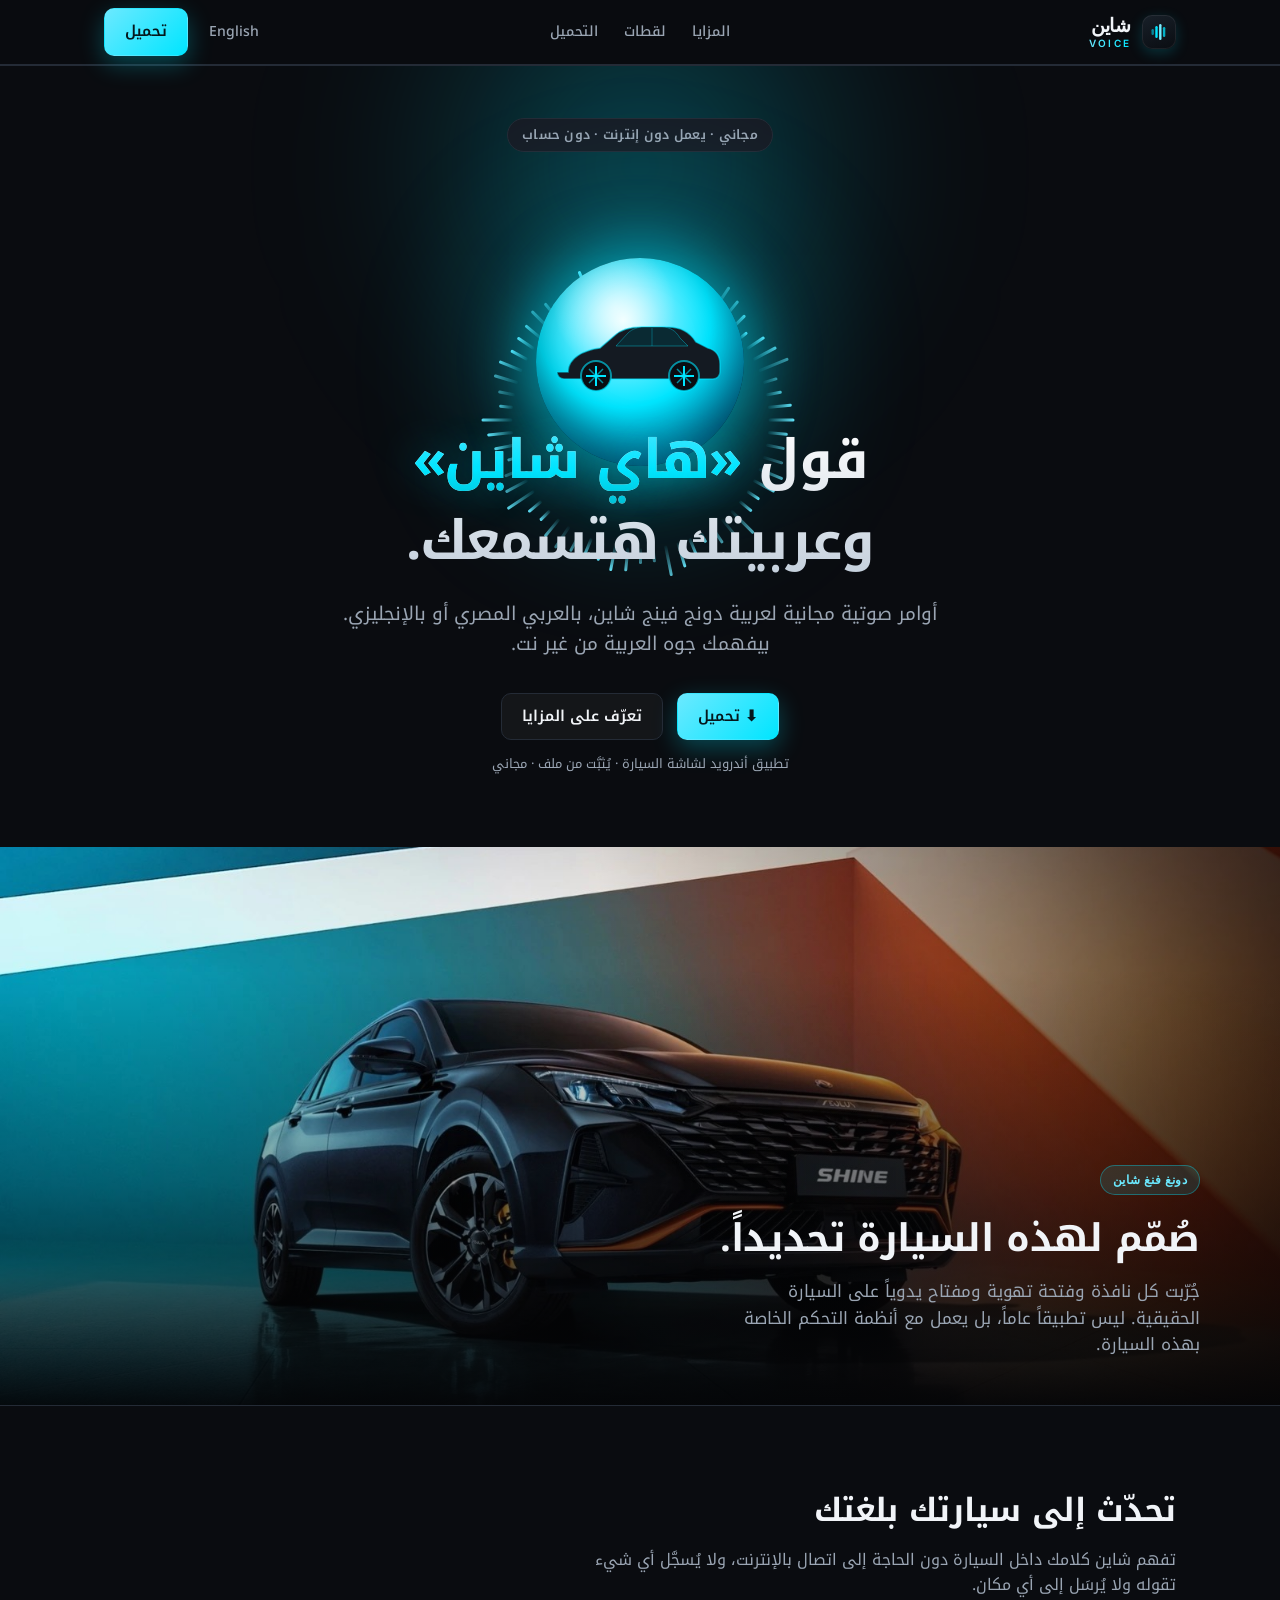
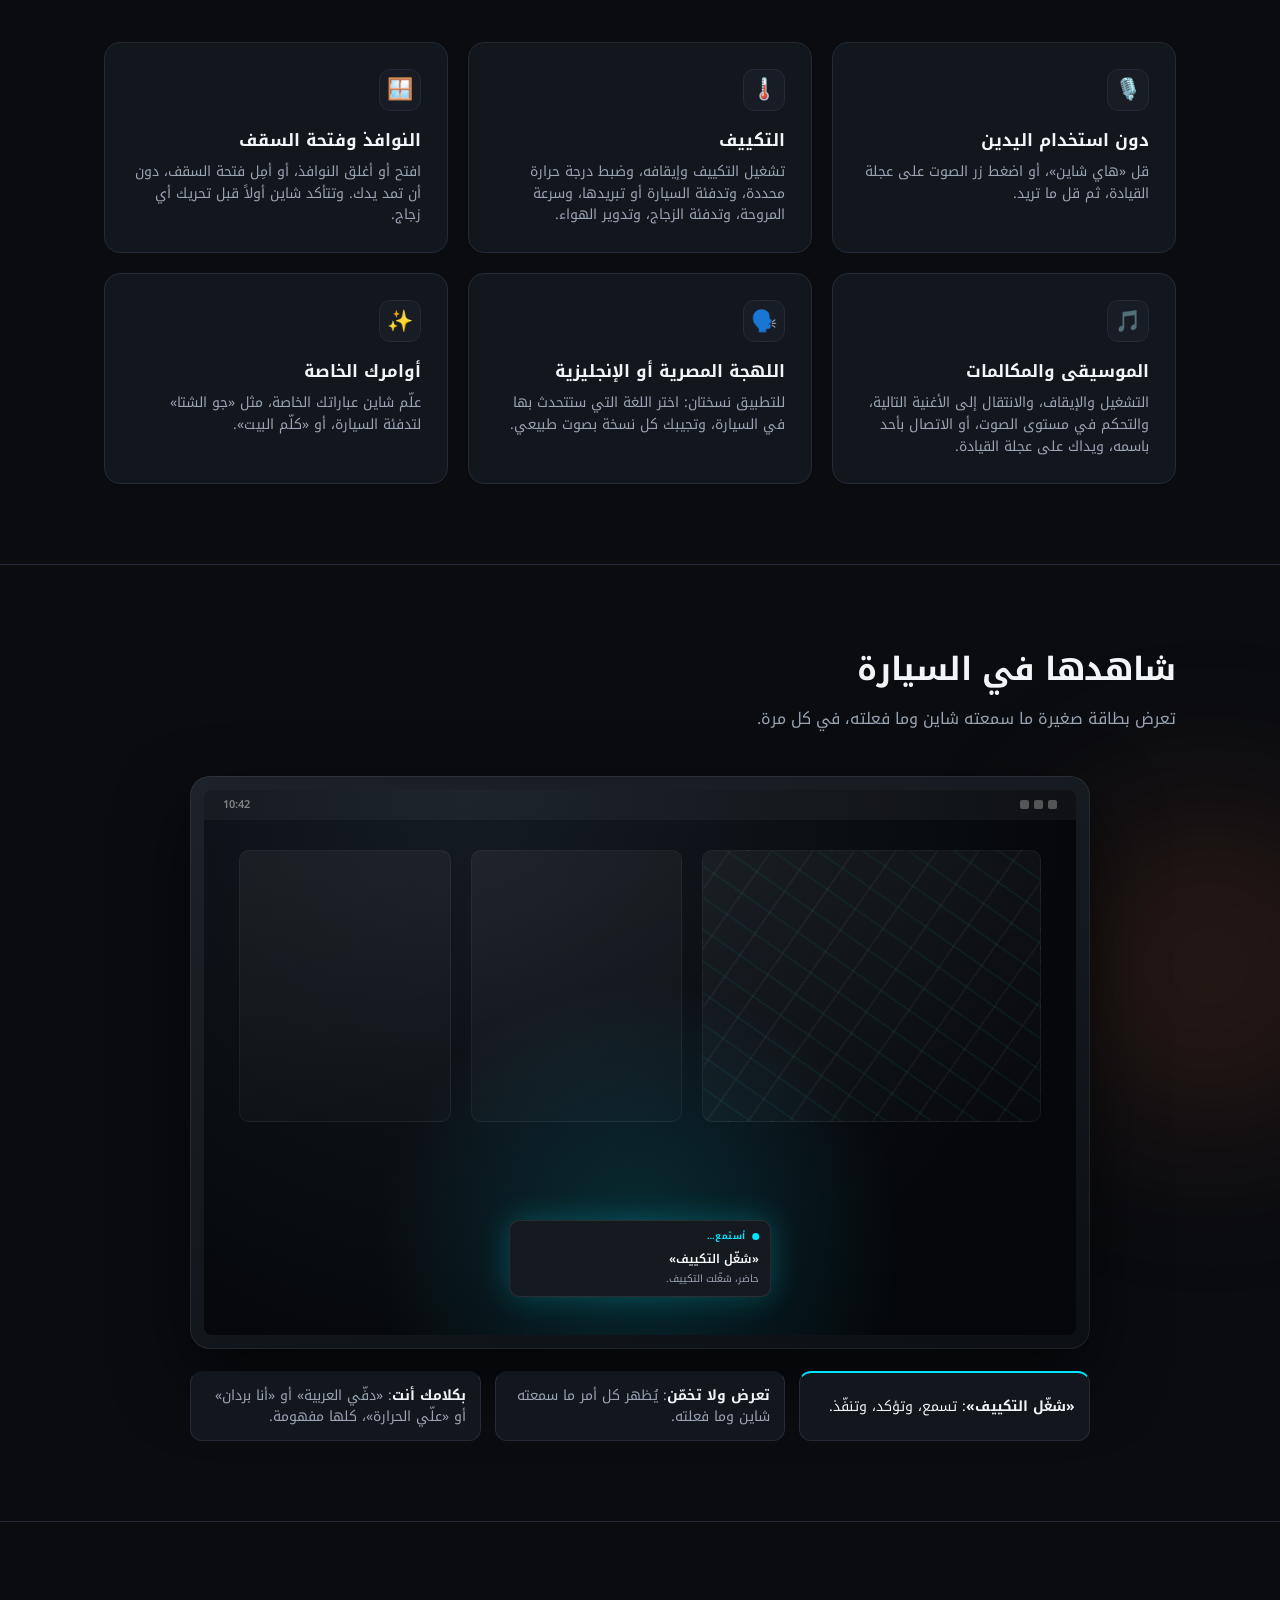
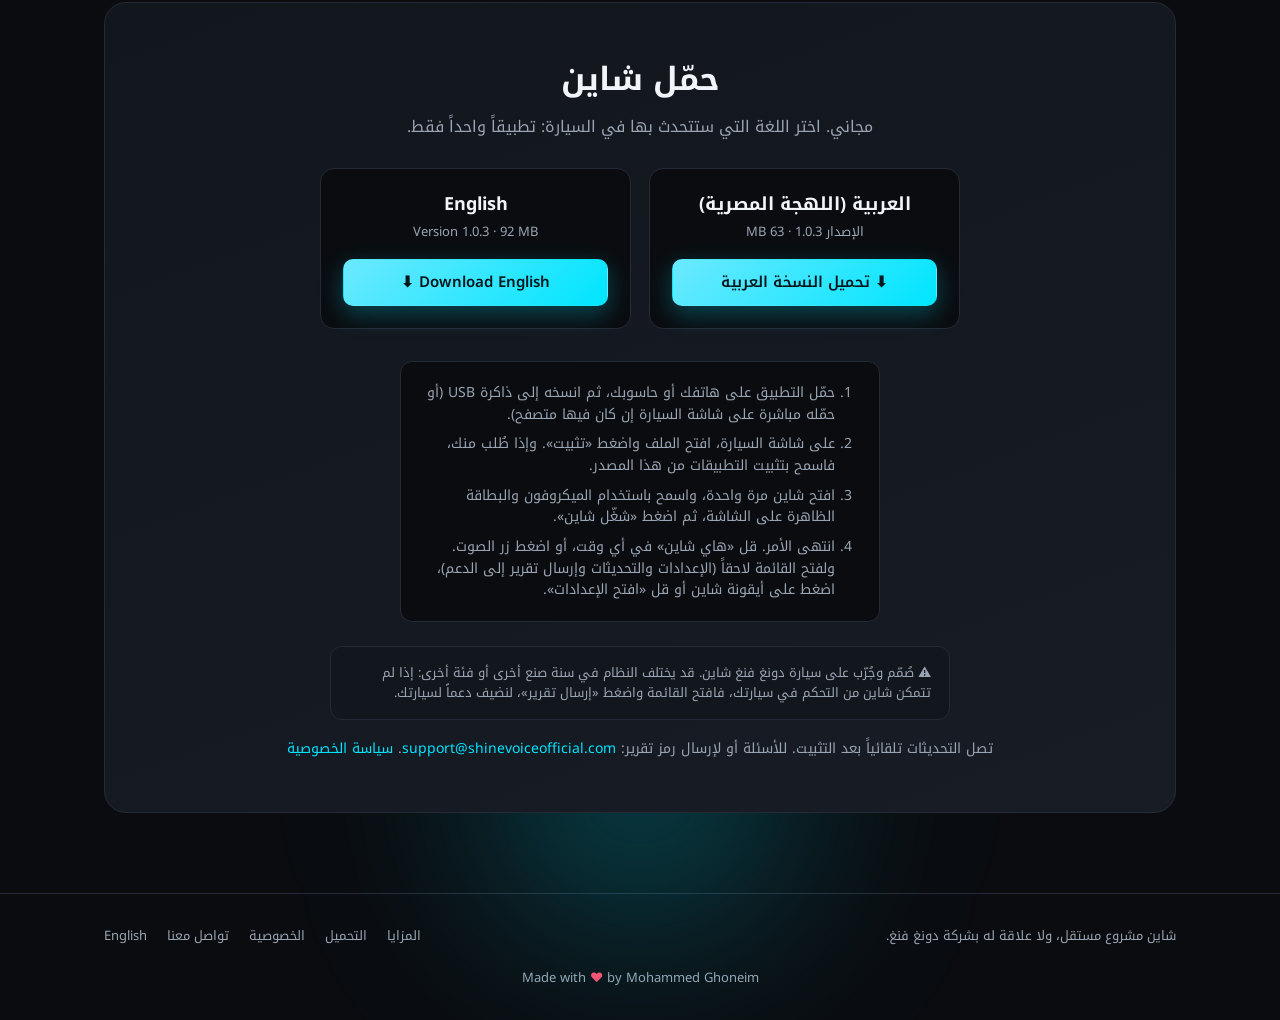
==== commit 48fa5d23: "Release look: app logo as the browser-tab icon, one large head unit showing the cards at their real " ====
--- a/ar.html
+++ b/ar.html
@@ -5,11 +5,14 @@
 <meta name="viewport" content="width=device-width, initial-scale=1.0">
 <title>شاين — أوامر صوتية لسيارة دونغ فنغ شاين</title>
 <meta name="description" content="أوامر صوتية مجانية لسيارة دونغ فنغ شاين، باللهجة المصرية أو بالإنجليزية. قل «هاي شاين» وتحكّم في التكييف والنوافذ وفتحة السقف والموسيقى والمكالمات، دون الحاجة إلى الإنترنت.">
-<link rel="icon" href="data:,">
+<link rel="icon" href="favicon.ico" sizes="any">
+<link rel="icon" type="image/png" sizes="32x32" href="assets/icons/favicon-32.png">
+<link rel="icon" type="image/png" sizes="192x192" href="assets/icons/icon-192.png">
+<link rel="apple-touch-icon" href="assets/icons/apple-touch-icon.png">
 <link rel="preconnect" href="https://fonts.googleapis.com">
 <link rel="preconnect" href="https://fonts.gstatic.com" crossorigin>
 <link href="https://fonts.googleapis.com/css2?family=Noto+Kufi+Arabic:wght@400;500;600;700&family=Inter:wght@400;500;600&display=swap" rel="stylesheet">
-<link rel="stylesheet" href="style.css?v=2">
+<link rel="stylesheet" href="style.css?v=3">
 </head>
 <body>
 
@@ -165,50 +168,31 @@
     <p class="section-lead">تعرض بطاقة صغيرة ما سمعته شاين وما فعلته، في كل مرة.</p>
 
     <div class="screens">
-      <div class="device-stage">
-        <div class="device-mock">
-          <div class="screen">
-            <div class="device-card">
-              <div class="row">
-                <span class="pulse"></span>
-                <span class="status">أستمع…</span>
-              </div>
-              <div class="heard">«شغّل التكييف»</div>
-              <div class="reply">حاضر، شغّلت التكييف.</div>
-            </div>
+      <div class="device-mock" id="hu">
+        <div class="screen">
+          <div class="hu-bar" dir="ltr"><span>10:42</span><span class="hu-icons"><i></i><i></i><i></i></span></div>
+          <div class="hu-tiles" aria-hidden="true"><span class="t-map"></span><span class="t-media"></span><span class="t-air"></span></div>
+          <div class="device-card is-on" data-i="0">
+            <div class="row"><span class="pulse"></span><span class="status">أستمع…</span></div>
+            <div class="heard">«شغّل التكييف»</div>
+            <div class="reply">حاضر، شغّلت التكييف.</div>
+          </div>
+          <div class="device-card done" data-i="1">
+            <div class="row"><span class="check"><svg viewBox="0 0 10 8" fill="none"><path d="M1 4L3.5 6.5L9 1" stroke="#05130b" stroke-width="1.6" stroke-linecap="round" stroke-linejoin="round"/></svg></span><span class="status">تم</span></div>
+            <div class="heard">«افتح فتحة السقف»</div>
+            <div class="reply">حاضر، بفتح فتحة السقف.</div>
+          </div>
+          <div class="device-card done" data-i="2">
+            <div class="row"><span class="check"><svg viewBox="0 0 10 8" fill="none"><path d="M1 4L3.5 6.5L9 1" stroke="#05130b" stroke-width="1.6" stroke-linecap="round" stroke-linejoin="round"/></svg></span><span class="status">تم</span></div>
+            <div class="heard">«دفّي العربية»</div>
+            <div class="reply">هخلّي العربية أدفى.</div>
           </div>
         </div>
-        <p class="device-caption"><b>«شغّل التكييف»</b>: تسمع، وتؤكد، وتنفّذ.</p>
-      </div>
-      <div class="device-stage">
-        <div class="device-mock done">
-          <div class="screen">
-            <div class="device-card done">
-              <div class="row">
-                <span class="check"><svg viewBox="0 0 10 8" fill="none"><path d="M1 4L3.5 6.5L9 1" stroke="#05130b" stroke-width="1.6" stroke-linecap="round" stroke-linejoin="round"/></svg></span>
-                <span class="status">تم</span>
-              </div>
-              <div class="heard">«افتح الفتحة»</div>
-              <div class="reply">حاضر، بفتح فتحة السقف.</div>
-            </div>
-          </div>
-        </div>
-        <p class="device-caption"><b>تعرض ولا تخمّن</b>: يُظهر كل أمر ما سمعته شاين وما فعلته.</p>
-      </div>
-      <div class="device-stage">
-        <div class="device-mock done">
-          <div class="screen">
-            <div class="device-card done">
-              <div class="row">
-                <span class="check"><svg viewBox="0 0 10 8" fill="none"><path d="M1 4L3.5 6.5L9 1" stroke="#05130b" stroke-width="1.6" stroke-linecap="round" stroke-linejoin="round"/></svg></span>
-                <span class="status">تم</span>
-              </div>
-              <div class="heard">«دفّي العربية»</div>
-              <div class="reply">هخلّي العربية أدفى.</div>
-            </div>
-          </div>
-        </div>
-        <p class="device-caption"><b>بكلامك أنت</b>: «دفّي العربية» أو «أنا بردان» أو «علّي الحرارة»، كلها مفهومة.</p>
+      </div>
+      <div class="hu-captions">
+        <button type="button" class="device-caption is-on" data-i="0"><b>«شغّل التكييف»</b>: تسمع، وتؤكد، وتنفّذ.</button>
+        <button type="button" class="device-caption" data-i="1"><b>تعرض ولا تخمّن</b>: يُظهر كل أمر ما سمعته شاين وما فعلته.</button>
+        <button type="button" class="device-caption" data-i="2"><b>بكلامك أنت</b>: «دفّي العربية» أو «أنا بردان» أو «علّي الحرارة»، كلها مفهومة.</button>
       </div>
     </div>
   </div>
@@ -263,6 +247,7 @@
       <a href="index.html" lang="en">English</a>
     </div>
   </div>
+  <p class="made-by" dir="ltr">Made with <span class="heart" aria-label="love">❤️</span> by Mohammed Ghoneim</p>
 </footer>
 
 <script>
@@ -282,5 +267,27 @@
     });
 </script>
 
+<script>
+  // "See it in the car": the head unit shows the three cards in turn; a caption shows its card.
+  (function () {
+    var hu = document.getElementById('hu');
+    if (!hu) return;
+    var cards = hu.querySelectorAll('.device-card'), caps = document.querySelectorAll('.hu-captions .device-caption');
+    var i = 0, timer = null, still = window.matchMedia && window.matchMedia('(prefers-reduced-motion: reduce)').matches;
+    function show(n) {
+      i = n;
+      for (var k = 0; k < cards.length; k++) {
+        cards[k].classList.toggle('is-on', k === n);
+        caps[k].classList.toggle('is-on', k === n);
+      }
+      hu.classList.toggle('done', cards[n].classList.contains('done'));
+    }
+    function start() { if (!still) timer = setInterval(function () { show((i + 1) % cards.length); }, 4000); }
+    for (var k = 0; k < caps.length; k++) {
+      caps[k].addEventListener('click', (function (n) { return function () { clearInterval(timer); show(n); start(); }; })(k));
+    }
+    show(0); start();
+  })();
+</script>
 </body>
 </html>
--- a/style.css
+++ b/style.css
@@ -151,58 +151,83 @@
   .feature h3 { font-size: 17px; margin: 0 0 8px; }
   .feature p { font-size: 14px; color: var(--text-dim); margin: 0; }
 
-  /* ── Screens: illustrated device mockups (not photo composites) ── */
-  .screens { display: grid; grid-template-columns: repeat(3, 1fr); gap: 28px; }
-  .device-stage {
-    display: flex; flex-direction: column; align-items: center; gap: 20px;
-    background: radial-gradient(circle at 50% 15%, rgba(0,229,255,0.10), transparent 60%), var(--bg-panel);
-    border: 1px solid var(--border); border-radius: 22px; padding: 36px 24px 28px;
-  }
+  /* ── Screens: one head unit (a landscape 16:10 screen in its bezel) that shows the three cards in
+     turn, each at the size and place it has on the car: about a quarter of the screen, low in the middle ── */
+  .screens { max-width: 900px; margin: 0 auto; display: flex; flex-direction: column; align-items: center; gap: 22px; }
   .device-mock {
-    width: 210px; background: linear-gradient(160deg, #1c2229, #0c1015);
-    border-radius: 24px; padding: 9px;
-    box-shadow: 0 26px 60px rgba(0,0,0,0.55), inset 0 0 0 1px rgba(255,255,255,0.06);
+    width: 100%; background: linear-gradient(160deg, #1c2229, #0c1015);
+    border-radius: 20px; padding: 14px;
+    box-shadow: 0 30px 70px rgba(0,0,0,0.6), inset 0 0 0 1px rgba(255,255,255,0.07);
   }
   .device-mock .screen {
-    aspect-ratio: 3 / 4; border-radius: 17px; position: relative; overflow: hidden;
-    background: radial-gradient(circle at 30% 0%, #131a22 0%, #05070a 72%);
-    display: flex; align-items: center; justify-content: center; padding: 14px;
+    aspect-ratio: 16 / 10; border-radius: 8px; position: relative; overflow: hidden;
+    background: radial-gradient(circle at 30% 0%, #141b23 0%, #05070a 75%);
   }
   .device-mock .screen::before {
-    content: ""; position: absolute; inset: 0;
-    background: radial-gradient(circle at 50% 38%, rgba(0,229,255,0.16), transparent 55%);
+    content: ""; position: absolute; inset: 0; transition: background 0.5s;
+    background: radial-gradient(circle at 50% 84%, rgba(0,229,255,0.15), transparent 42%);
+  }
+  .device-mock.done .screen::before { background: radial-gradient(circle at 50% 84%, rgba(0,214,110,0.14), transparent 42%); }
+  /* the head unit's own home screen, dimmed behind the card */
+  .hu-bar {
+    position: absolute; top: 0; left: 0; right: 0; height: 5.5%; padding: 0 2.2%;
+    display: flex; align-items: center; justify-content: space-between;
+    background: rgba(255,255,255,0.04); color: rgba(255,255,255,0.45); font-size: 11px; font-weight: 600;
+  }
+  .hu-icons { display: flex; gap: 5px; }
+  .hu-icons i { width: 9px; height: 9px; border-radius: 2px; background: rgba(255,255,255,0.28); }
+  .hu-tiles {
+    position: absolute; top: 11%; left: 4%; right: 4%; height: 50%;
+    display: grid; grid-template-columns: 1.6fr 1fr 1fr; gap: 2.5%;
+  }
+  .hu-tiles span {
+    border-radius: 10px; border: 1px solid rgba(255,255,255,0.05);
+    background: linear-gradient(160deg, rgba(255,255,255,0.05), rgba(255,255,255,0.015));
+  }
+  .hu-tiles .t-map {
+    background:
+      repeating-linear-gradient(35deg, rgba(0,229,255,0.05) 0 2px, transparent 2px 26px),
+      repeating-linear-gradient(-55deg, rgba(255,255,255,0.035) 0 2px, transparent 2px 34px),
+      linear-gradient(160deg, rgba(255,255,255,0.05), rgba(255,255,255,0.015));
   }
   .device-card {
-    position: relative; width: 100%; background: rgba(22,26,32,0.96);
-    border: 1px solid rgba(255,255,255,0.09); border-radius: 13px; padding: 16px 15px;
-    box-shadow: 0 0 46px rgba(0,229,255,0.22);
-  }
-  .device-card .row { display: flex; align-items: center; gap: 8px; margin-bottom: 12px; }
+    position: absolute; left: 50%; bottom: 7%; transform: translateX(-50%) translateY(8px);
+    width: 30%; min-width: 150px; background: rgba(22,26,32,0.97);
+    border: 1px solid rgba(255,255,255,0.09); border-radius: 10px; padding: 9px 11px;
+    box-shadow: 0 0 30px rgba(0,229,255,0.24); opacity: 0; transition: opacity 0.45s, transform 0.45s;
+  }
+  .device-card.is-on { opacity: 1; transform: translateX(-50%); }
+  .device-card .row { display: flex; align-items: center; gap: 6px; margin-bottom: 6px; }
   .device-card .pulse {
-    width: 9px; height: 9px; border-radius: 50%; background: var(--accent);
+    width: 7px; height: 7px; border-radius: 50%; background: var(--accent);
     box-shadow: 0 0 0 0 rgba(0,229,255,0.6); animation: dev-pulse 1.8s infinite;
   }
   @keyframes dev-pulse {
     0% { box-shadow: 0 0 0 0 rgba(0,229,255,0.55); }
-    70% { box-shadow: 0 0 0 8px rgba(0,229,255,0); }
+    70% { box-shadow: 0 0 0 6px rgba(0,229,255,0); }
     100% { box-shadow: 0 0 0 0 rgba(0,229,255,0); }
   }
-  .device-card .status { font-size: 10px; color: var(--accent); font-weight: 700; text-transform: uppercase; letter-spacing: 0.06em; }
-  .device-card .heard { font-size: 15px; font-weight: 600; color: #fff; margin-bottom: 5px; }
-  .device-card .reply { font-size: 12px; color: var(--text-dim); }
+  .device-card .status { font-size: 9px; color: var(--accent); font-weight: 700; text-transform: uppercase; letter-spacing: 0.06em; }
+  .device-card .heard { font-size: 12px; font-weight: 600; color: #fff; margin-bottom: 3px; }
+  .device-card .reply { font-size: 10px; color: var(--text-dim); }
 
   /* Done / matched state (mirrors AssistantCard's MATCHED colour, #00D66E) */
-  .device-card.done { box-shadow: 0 0 46px rgba(0,214,110,0.22); }
-  .device-card.done .pulse { background: #00d66e; box-shadow: none; animation: none; }
+  .device-card.done { box-shadow: 0 0 30px rgba(0,214,110,0.22); }
   .device-card.done .check {
-    width: 16px; height: 16px; border-radius: 50%; background: #00d66e;
+    width: 13px; height: 13px; border-radius: 50%; background: #00d66e;
     display: flex; align-items: center; justify-content: center; flex: none;
   }
-  .device-card.done .check svg { width: 9px; height: 9px; }
+  .device-card.done .check svg { width: 7px; height: 7px; }
   .device-card.done .status { color: #00d66e; }
-  .device-mock.done .screen::before { background: radial-gradient(circle at 50% 38%, rgba(0,214,110,0.16), transparent 55%); }
-  .device-caption { text-align: center; font-size: 14px; color: var(--text-dim); }
+  /* the three captions: also buttons to show that card */
+  .hu-captions { width: 100%; display: grid; grid-template-columns: repeat(3, 1fr); gap: 14px; }
+  .device-caption {
+    font: inherit; text-align: start; font-size: 14px; color: var(--text-dim); cursor: pointer;
+    background: var(--bg-panel); border: 1px solid var(--border); border-top: 2px solid transparent;
+    border-radius: 12px; padding: 12px 14px; transition: border-color 0.3s, color 0.3s;
+  }
   .device-caption b { color: var(--text); }
+  .device-caption.is-on { border-top-color: var(--accent); color: var(--text); }
 
   .download-panel {
     background: linear-gradient(160deg, var(--bg-panel) 0%, var(--bg-panel-2) 100%);
@@ -239,14 +264,20 @@
   footer .foot-links { display: flex; gap: 20px; }
   footer .foot-links a { font-size: 13px; color: var(--text-dim); }
   footer .foot-links a:hover { color: var(--text); }
+  footer .made-by { text-align: center; font-size: 13px; color: var(--text-dim); margin: 22px 0 0; }
+  footer .made-by .heart { color: #ff4d6d; }
 
   @media (max-width: 900px) {
-    .screens { grid-template-columns: 1fr; }
+    .hu-captions { grid-template-columns: 1fr; }
   }
   @media (max-width: 860px) {
     .features { grid-template-columns: repeat(2, 1fr); }
   }
   @media (max-width: 600px) {
+    .device-mock { padding: 8px; border-radius: 14px; }
+    .device-card { width: 46%; min-width: 0; padding: 6px 8px; }
+    .device-card .heard { font-size: 10px; } .device-card .reply { font-size: 8.5px; } .device-card .status { font-size: 7.5px; }
+    .hu-bar { font-size: 8px; }
     .hero h1 { font-size: 34px; }
     .hero p.lead { font-size: 16px; }
     .features { grid-template-columns: 1fr; }
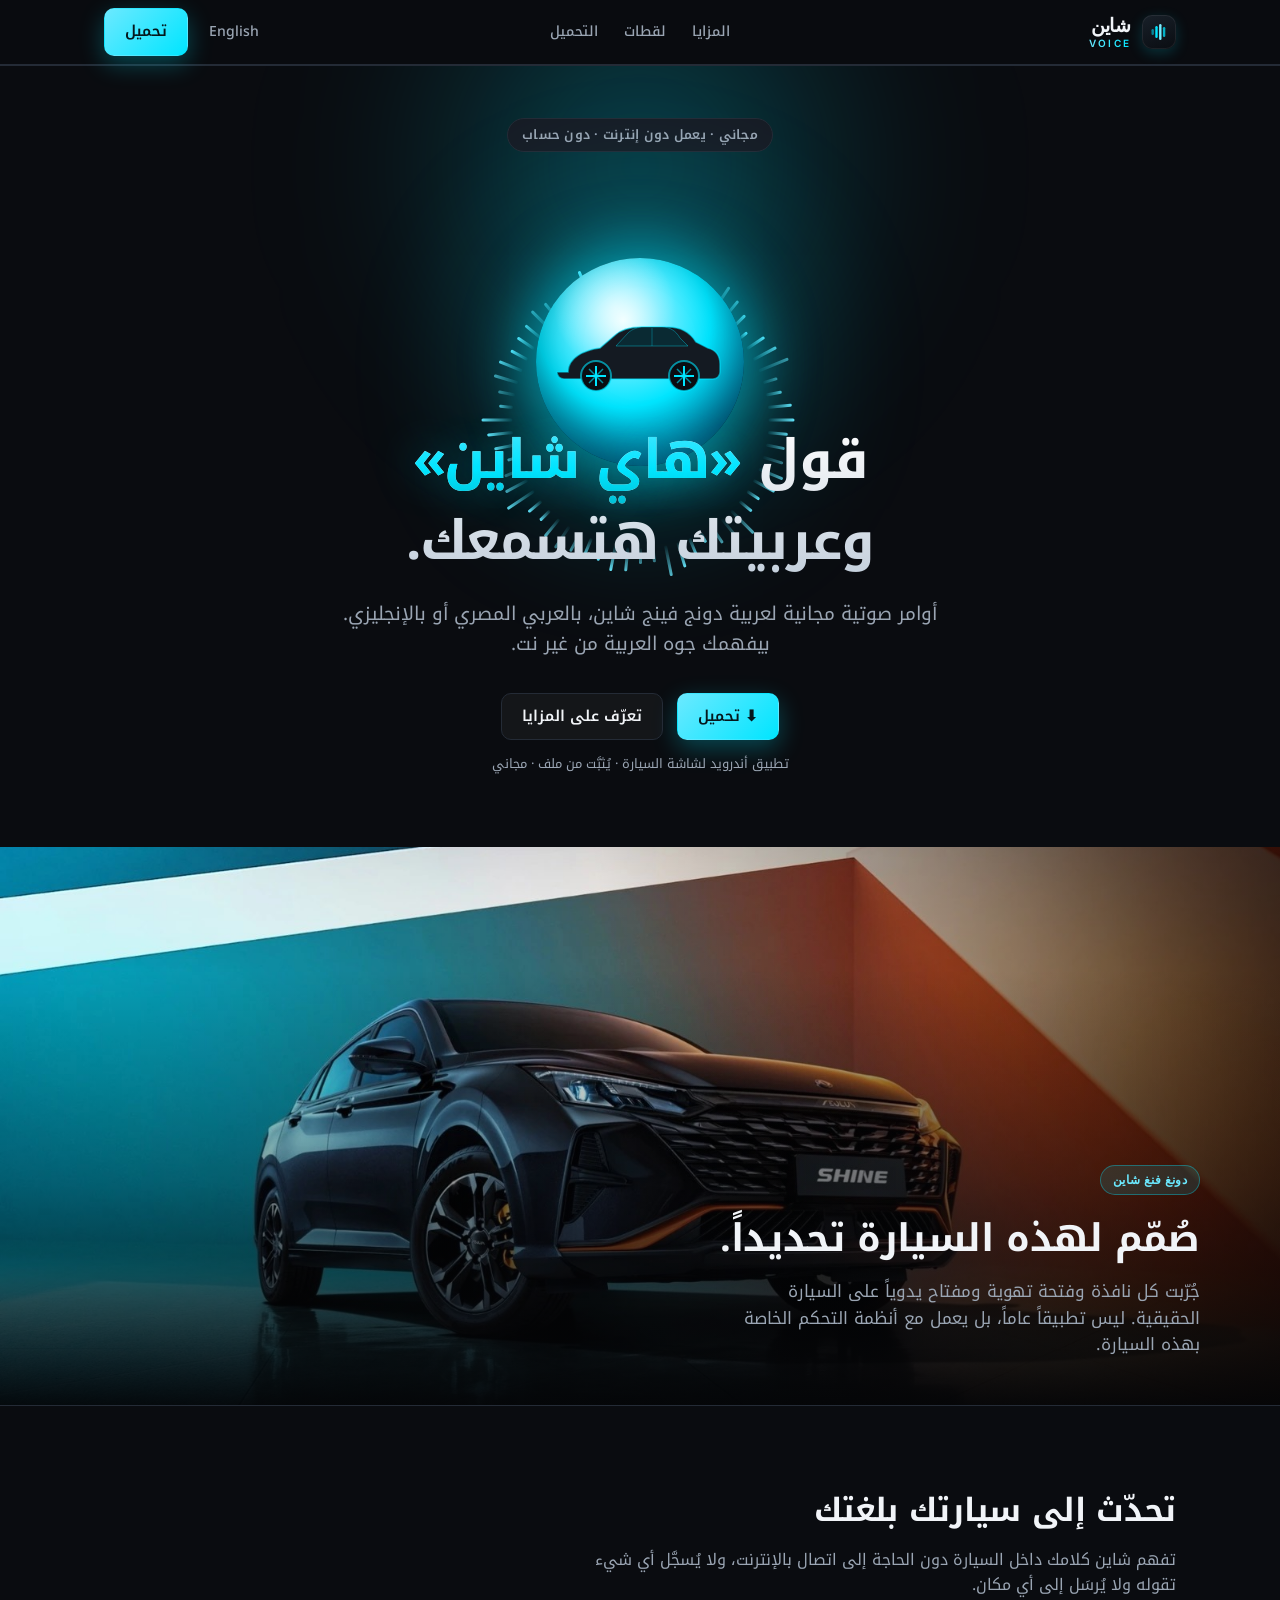
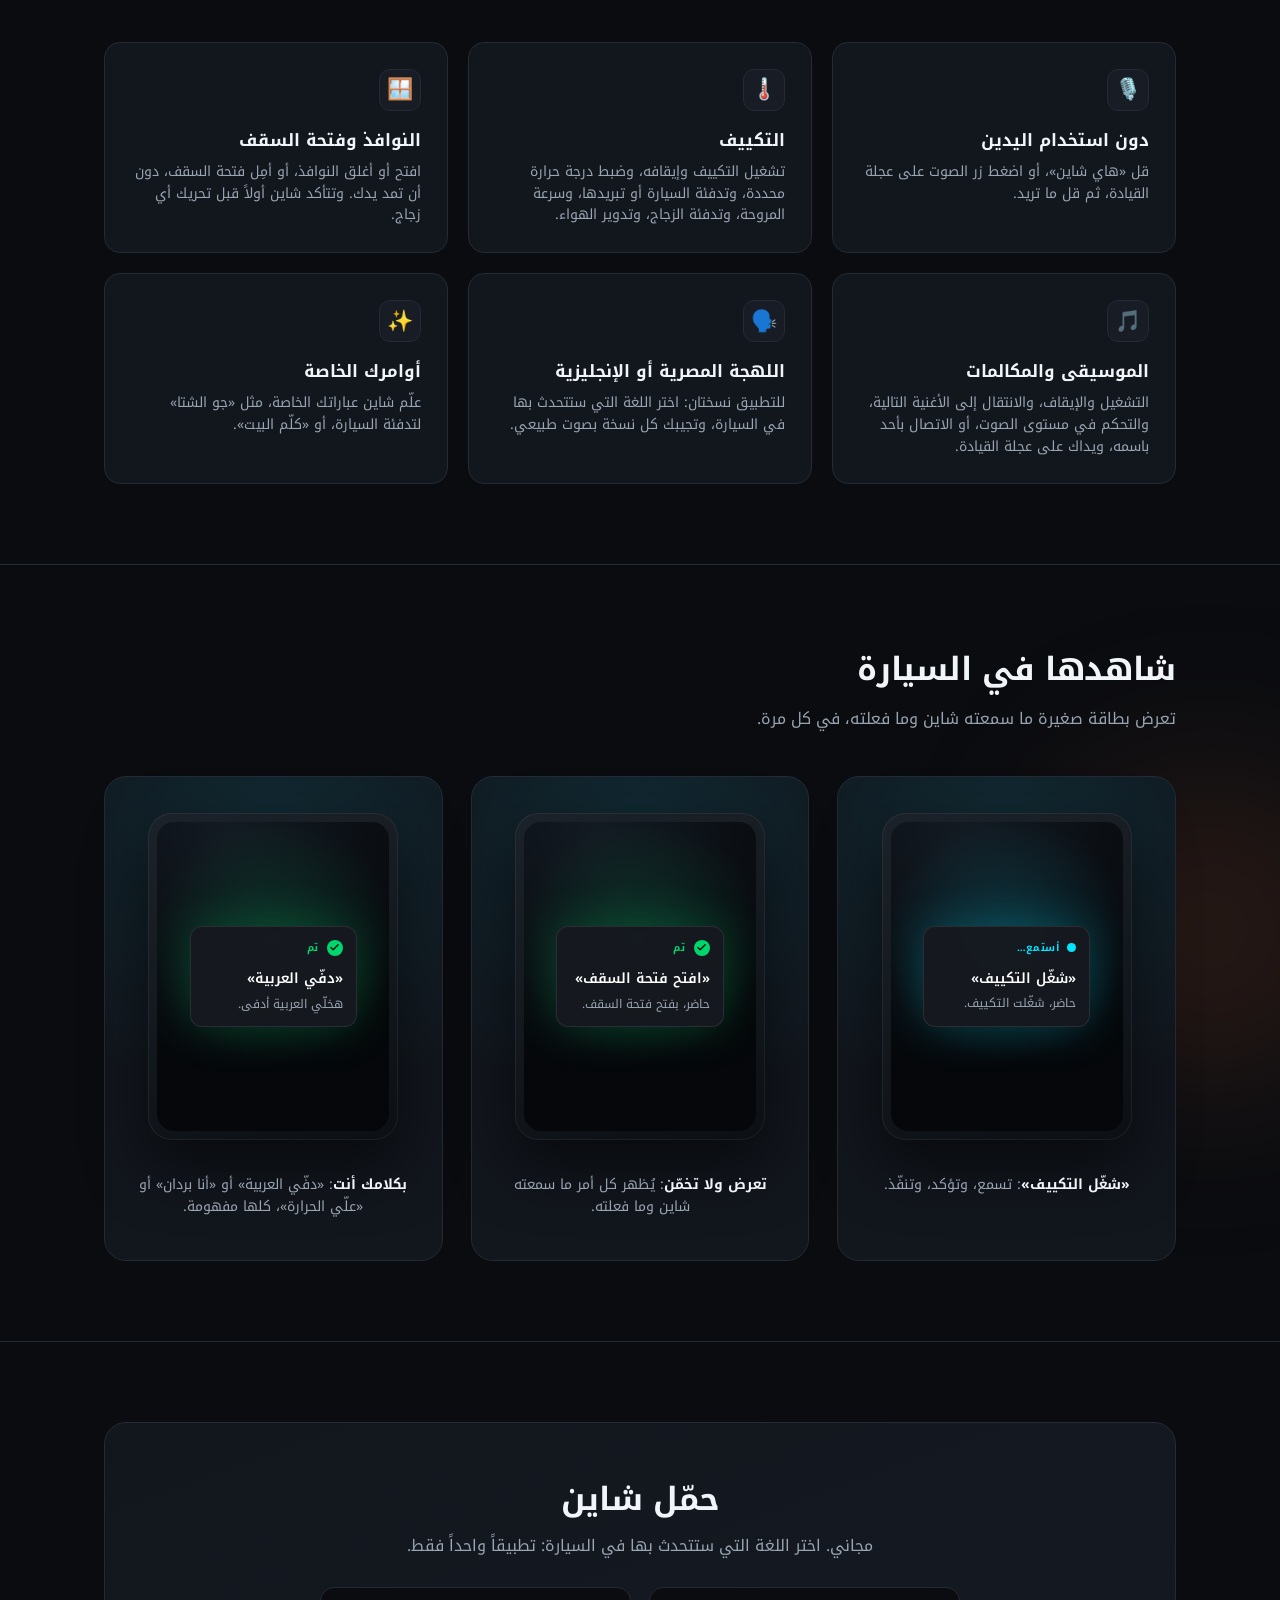
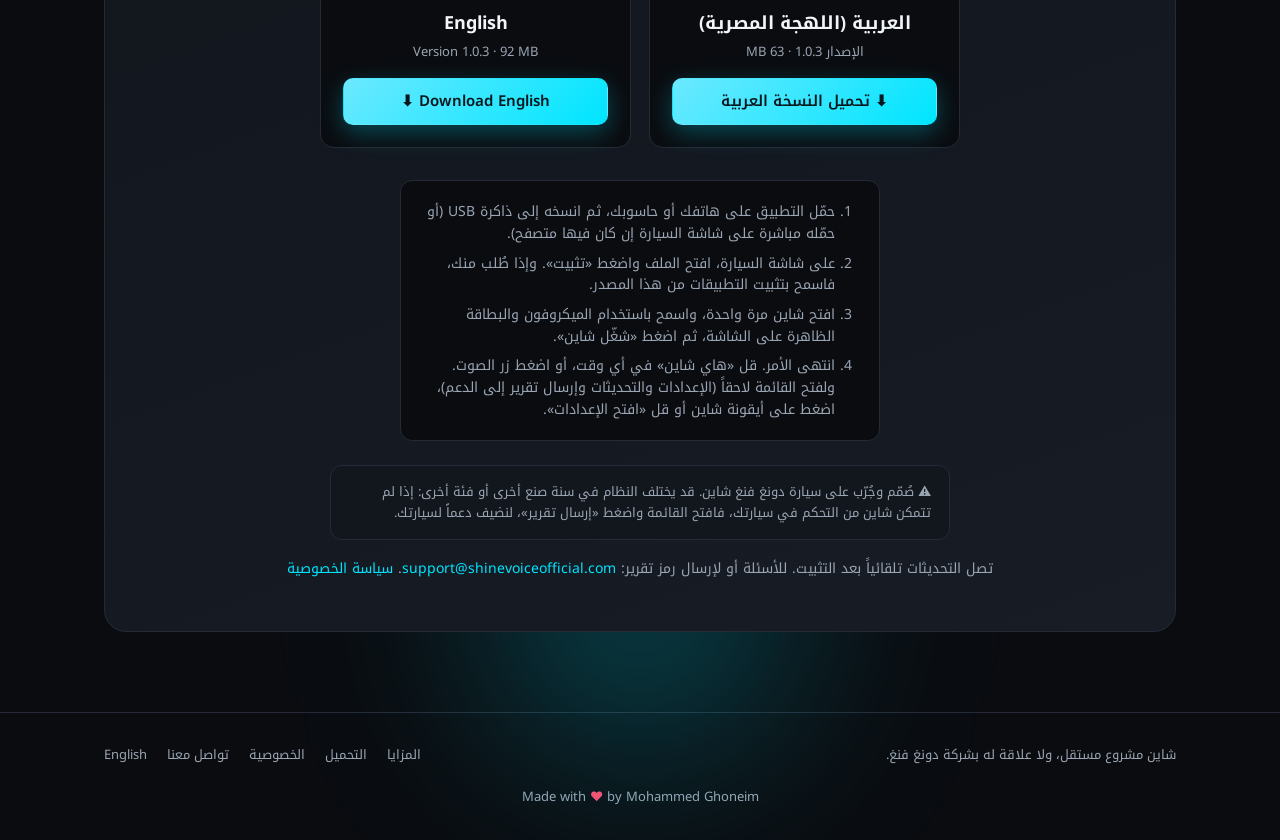
==== commit 439f60f9: "Screenshots: back to the three portrait screens, a little larger (250 px) with a narrower card Co-Au" ====
--- a/ar.html
+++ b/ar.html
@@ -168,31 +168,50 @@
     <p class="section-lead">تعرض بطاقة صغيرة ما سمعته شاين وما فعلته، في كل مرة.</p>
 
     <div class="screens">
-      <div class="device-mock" id="hu">
-        <div class="screen">
-          <div class="hu-bar" dir="ltr"><span>10:42</span><span class="hu-icons"><i></i><i></i><i></i></span></div>
-          <div class="hu-tiles" aria-hidden="true"><span class="t-map"></span><span class="t-media"></span><span class="t-air"></span></div>
-          <div class="device-card is-on" data-i="0">
-            <div class="row"><span class="pulse"></span><span class="status">أستمع…</span></div>
-            <div class="heard">«شغّل التكييف»</div>
-            <div class="reply">حاضر، شغّلت التكييف.</div>
+      <div class="device-stage">
+        <div class="device-mock">
+          <div class="screen">
+            <div class="device-card">
+              <div class="row">
+                <span class="pulse"></span>
+                <span class="status">أستمع…</span>
+              </div>
+              <div class="heard">«شغّل التكييف»</div>
+              <div class="reply">حاضر، شغّلت التكييف.</div>
+            </div>
           </div>
-          <div class="device-card done" data-i="1">
-            <div class="row"><span class="check"><svg viewBox="0 0 10 8" fill="none"><path d="M1 4L3.5 6.5L9 1" stroke="#05130b" stroke-width="1.6" stroke-linecap="round" stroke-linejoin="round"/></svg></span><span class="status">تم</span></div>
-            <div class="heard">«افتح فتحة السقف»</div>
-            <div class="reply">حاضر، بفتح فتحة السقف.</div>
+        </div>
+        <p class="device-caption"><b>«شغّل التكييف»</b>: تسمع، وتؤكد، وتنفّذ.</p>
+      </div>
+      <div class="device-stage">
+        <div class="device-mock done">
+          <div class="screen">
+            <div class="device-card done">
+              <div class="row">
+                <span class="check"><svg viewBox="0 0 10 8" fill="none"><path d="M1 4L3.5 6.5L9 1" stroke="#05130b" stroke-width="1.6" stroke-linecap="round" stroke-linejoin="round"/></svg></span>
+                <span class="status">تم</span>
+              </div>
+              <div class="heard">«افتح فتحة السقف»</div>
+              <div class="reply">حاضر، بفتح فتحة السقف.</div>
+            </div>
           </div>
-          <div class="device-card done" data-i="2">
-            <div class="row"><span class="check"><svg viewBox="0 0 10 8" fill="none"><path d="M1 4L3.5 6.5L9 1" stroke="#05130b" stroke-width="1.6" stroke-linecap="round" stroke-linejoin="round"/></svg></span><span class="status">تم</span></div>
-            <div class="heard">«دفّي العربية»</div>
-            <div class="reply">هخلّي العربية أدفى.</div>
+        </div>
+        <p class="device-caption"><b>تعرض ولا تخمّن</b>: يُظهر كل أمر ما سمعته شاين وما فعلته.</p>
+      </div>
+      <div class="device-stage">
+        <div class="device-mock done">
+          <div class="screen">
+            <div class="device-card done">
+              <div class="row">
+                <span class="check"><svg viewBox="0 0 10 8" fill="none"><path d="M1 4L3.5 6.5L9 1" stroke="#05130b" stroke-width="1.6" stroke-linecap="round" stroke-linejoin="round"/></svg></span>
+                <span class="status">تم</span>
+              </div>
+              <div class="heard">«دفّي العربية»</div>
+              <div class="reply">هخلّي العربية أدفى.</div>
+            </div>
           </div>
         </div>
-      </div>
-      <div class="hu-captions">
-        <button type="button" class="device-caption is-on" data-i="0"><b>«شغّل التكييف»</b>: تسمع، وتؤكد، وتنفّذ.</button>
-        <button type="button" class="device-caption" data-i="1"><b>تعرض ولا تخمّن</b>: يُظهر كل أمر ما سمعته شاين وما فعلته.</button>
-        <button type="button" class="device-caption" data-i="2"><b>بكلامك أنت</b>: «دفّي العربية» أو «أنا بردان» أو «علّي الحرارة»، كلها مفهومة.</button>
+        <p class="device-caption"><b>بكلامك أنت</b>: «دفّي العربية» أو «أنا بردان» أو «علّي الحرارة»، كلها مفهومة.</p>
       </div>
     </div>
   </div>
@@ -267,27 +286,5 @@
     });
 </script>
 
-<script>
-  // "See it in the car": the head unit shows the three cards in turn; a caption shows its card.
-  (function () {
-    var hu = document.getElementById('hu');
-    if (!hu) return;
-    var cards = hu.querySelectorAll('.device-card'), caps = document.querySelectorAll('.hu-captions .device-caption');
-    var i = 0, timer = null, still = window.matchMedia && window.matchMedia('(prefers-reduced-motion: reduce)').matches;
-    function show(n) {
-      i = n;
-      for (var k = 0; k < cards.length; k++) {
-        cards[k].classList.toggle('is-on', k === n);
-        caps[k].classList.toggle('is-on', k === n);
-      }
-      hu.classList.toggle('done', cards[n].classList.contains('done'));
-    }
-    function start() { if (!still) timer = setInterval(function () { show((i + 1) % cards.length); }, 4000); }
-    for (var k = 0; k < caps.length; k++) {
-      caps[k].addEventListener('click', (function (n) { return function () { clearInterval(timer); show(n); start(); }; })(k));
-    }
-    show(0); start();
-  })();
-</script>
 </body>
 </html>
--- a/style.css
+++ b/style.css
@@ -151,83 +151,58 @@
   .feature h3 { font-size: 17px; margin: 0 0 8px; }
   .feature p { font-size: 14px; color: var(--text-dim); margin: 0; }
 
-  /* ── Screens: one head unit (a landscape 16:10 screen in its bezel) that shows the three cards in
-     turn, each at the size and place it has on the car: about a quarter of the screen, low in the middle ── */
-  .screens { max-width: 900px; margin: 0 auto; display: flex; flex-direction: column; align-items: center; gap: 22px; }
+  /* ── Screens: illustrated device mockups (not photo composites) ── */
+  .screens { display: grid; grid-template-columns: repeat(3, 1fr); gap: 28px; }
+  .device-stage {
+    display: flex; flex-direction: column; align-items: center; gap: 20px;
+    background: radial-gradient(circle at 50% 15%, rgba(0,229,255,0.10), transparent 60%), var(--bg-panel);
+    border: 1px solid var(--border); border-radius: 22px; padding: 36px 24px 28px;
+  }
   .device-mock {
-    width: 100%; background: linear-gradient(160deg, #1c2229, #0c1015);
-    border-radius: 20px; padding: 14px;
-    box-shadow: 0 30px 70px rgba(0,0,0,0.6), inset 0 0 0 1px rgba(255,255,255,0.07);
+    width: 250px; background: linear-gradient(160deg, #1c2229, #0c1015);
+    border-radius: 24px; padding: 9px;
+    box-shadow: 0 26px 60px rgba(0,0,0,0.55), inset 0 0 0 1px rgba(255,255,255,0.06);
   }
   .device-mock .screen {
-    aspect-ratio: 16 / 10; border-radius: 8px; position: relative; overflow: hidden;
-    background: radial-gradient(circle at 30% 0%, #141b23 0%, #05070a 75%);
+    aspect-ratio: 3 / 4; border-radius: 17px; position: relative; overflow: hidden;
+    background: radial-gradient(circle at 30% 0%, #131a22 0%, #05070a 72%);
+    display: flex; align-items: center; justify-content: center; padding: 14px;
   }
   .device-mock .screen::before {
-    content: ""; position: absolute; inset: 0; transition: background 0.5s;
-    background: radial-gradient(circle at 50% 84%, rgba(0,229,255,0.15), transparent 42%);
-  }
-  .device-mock.done .screen::before { background: radial-gradient(circle at 50% 84%, rgba(0,214,110,0.14), transparent 42%); }
-  /* the head unit's own home screen, dimmed behind the card */
-  .hu-bar {
-    position: absolute; top: 0; left: 0; right: 0; height: 5.5%; padding: 0 2.2%;
-    display: flex; align-items: center; justify-content: space-between;
-    background: rgba(255,255,255,0.04); color: rgba(255,255,255,0.45); font-size: 11px; font-weight: 600;
-  }
-  .hu-icons { display: flex; gap: 5px; }
-  .hu-icons i { width: 9px; height: 9px; border-radius: 2px; background: rgba(255,255,255,0.28); }
-  .hu-tiles {
-    position: absolute; top: 11%; left: 4%; right: 4%; height: 50%;
-    display: grid; grid-template-columns: 1.6fr 1fr 1fr; gap: 2.5%;
-  }
-  .hu-tiles span {
-    border-radius: 10px; border: 1px solid rgba(255,255,255,0.05);
-    background: linear-gradient(160deg, rgba(255,255,255,0.05), rgba(255,255,255,0.015));
-  }
-  .hu-tiles .t-map {
-    background:
-      repeating-linear-gradient(35deg, rgba(0,229,255,0.05) 0 2px, transparent 2px 26px),
-      repeating-linear-gradient(-55deg, rgba(255,255,255,0.035) 0 2px, transparent 2px 34px),
-      linear-gradient(160deg, rgba(255,255,255,0.05), rgba(255,255,255,0.015));
+    content: ""; position: absolute; inset: 0;
+    background: radial-gradient(circle at 50% 38%, rgba(0,229,255,0.16), transparent 55%);
   }
   .device-card {
-    position: absolute; left: 50%; bottom: 7%; transform: translateX(-50%) translateY(8px);
-    width: 30%; min-width: 150px; background: rgba(22,26,32,0.97);
-    border: 1px solid rgba(255,255,255,0.09); border-radius: 10px; padding: 9px 11px;
-    box-shadow: 0 0 30px rgba(0,229,255,0.24); opacity: 0; transition: opacity 0.45s, transform 0.45s;
-  }
-  .device-card.is-on { opacity: 1; transform: translateX(-50%); }
-  .device-card .row { display: flex; align-items: center; gap: 6px; margin-bottom: 6px; }
+    position: relative; width: 82%; background: rgba(22,26,32,0.96);
+    border: 1px solid rgba(255,255,255,0.09); border-radius: 12px; padding: 13px 13px;
+    box-shadow: 0 0 46px rgba(0,229,255,0.22);
+  }
+  .device-card .row { display: flex; align-items: center; gap: 8px; margin-bottom: 12px; }
   .device-card .pulse {
-    width: 7px; height: 7px; border-radius: 50%; background: var(--accent);
+    width: 9px; height: 9px; border-radius: 50%; background: var(--accent);
     box-shadow: 0 0 0 0 rgba(0,229,255,0.6); animation: dev-pulse 1.8s infinite;
   }
   @keyframes dev-pulse {
     0% { box-shadow: 0 0 0 0 rgba(0,229,255,0.55); }
-    70% { box-shadow: 0 0 0 6px rgba(0,229,255,0); }
+    70% { box-shadow: 0 0 0 8px rgba(0,229,255,0); }
     100% { box-shadow: 0 0 0 0 rgba(0,229,255,0); }
   }
-  .device-card .status { font-size: 9px; color: var(--accent); font-weight: 700; text-transform: uppercase; letter-spacing: 0.06em; }
-  .device-card .heard { font-size: 12px; font-weight: 600; color: #fff; margin-bottom: 3px; }
-  .device-card .reply { font-size: 10px; color: var(--text-dim); }
+  .device-card .status { font-size: 10px; color: var(--accent); font-weight: 700; text-transform: uppercase; letter-spacing: 0.06em; }
+  .device-card .heard { font-size: 14px; font-weight: 600; color: #fff; margin-bottom: 5px; }
+  .device-card .reply { font-size: 12px; color: var(--text-dim); }
 
   /* Done / matched state (mirrors AssistantCard's MATCHED colour, #00D66E) */
-  .device-card.done { box-shadow: 0 0 30px rgba(0,214,110,0.22); }
+  .device-card.done { box-shadow: 0 0 46px rgba(0,214,110,0.22); }
+  .device-card.done .pulse { background: #00d66e; box-shadow: none; animation: none; }
   .device-card.done .check {
-    width: 13px; height: 13px; border-radius: 50%; background: #00d66e;
+    width: 16px; height: 16px; border-radius: 50%; background: #00d66e;
     display: flex; align-items: center; justify-content: center; flex: none;
   }
-  .device-card.done .check svg { width: 7px; height: 7px; }
+  .device-card.done .check svg { width: 9px; height: 9px; }
   .device-card.done .status { color: #00d66e; }
-  /* the three captions: also buttons to show that card */
-  .hu-captions { width: 100%; display: grid; grid-template-columns: repeat(3, 1fr); gap: 14px; }
-  .device-caption {
-    font: inherit; text-align: start; font-size: 14px; color: var(--text-dim); cursor: pointer;
-    background: var(--bg-panel); border: 1px solid var(--border); border-top: 2px solid transparent;
-    border-radius: 12px; padding: 12px 14px; transition: border-color 0.3s, color 0.3s;
-  }
+  .device-mock.done .screen::before { background: radial-gradient(circle at 50% 38%, rgba(0,214,110,0.16), transparent 55%); }
+  .device-caption { text-align: center; font-size: 14px; color: var(--text-dim); }
   .device-caption b { color: var(--text); }
-  .device-caption.is-on { border-top-color: var(--accent); color: var(--text); }
 
   .download-panel {
     background: linear-gradient(160deg, var(--bg-panel) 0%, var(--bg-panel-2) 100%);
@@ -268,16 +243,12 @@
   footer .made-by .heart { color: #ff4d6d; }
 
   @media (max-width: 900px) {
-    .hu-captions { grid-template-columns: 1fr; }
+    .screens { grid-template-columns: 1fr; }
   }
   @media (max-width: 860px) {
     .features { grid-template-columns: repeat(2, 1fr); }
   }
   @media (max-width: 600px) {
-    .device-mock { padding: 8px; border-radius: 14px; }
-    .device-card { width: 46%; min-width: 0; padding: 6px 8px; }
-    .device-card .heard { font-size: 10px; } .device-card .reply { font-size: 8.5px; } .device-card .status { font-size: 7.5px; }
-    .hu-bar { font-size: 8px; }
     .hero h1 { font-size: 34px; }
     .hero p.lead { font-size: 16px; }
     .features { grid-template-columns: 1fr; }
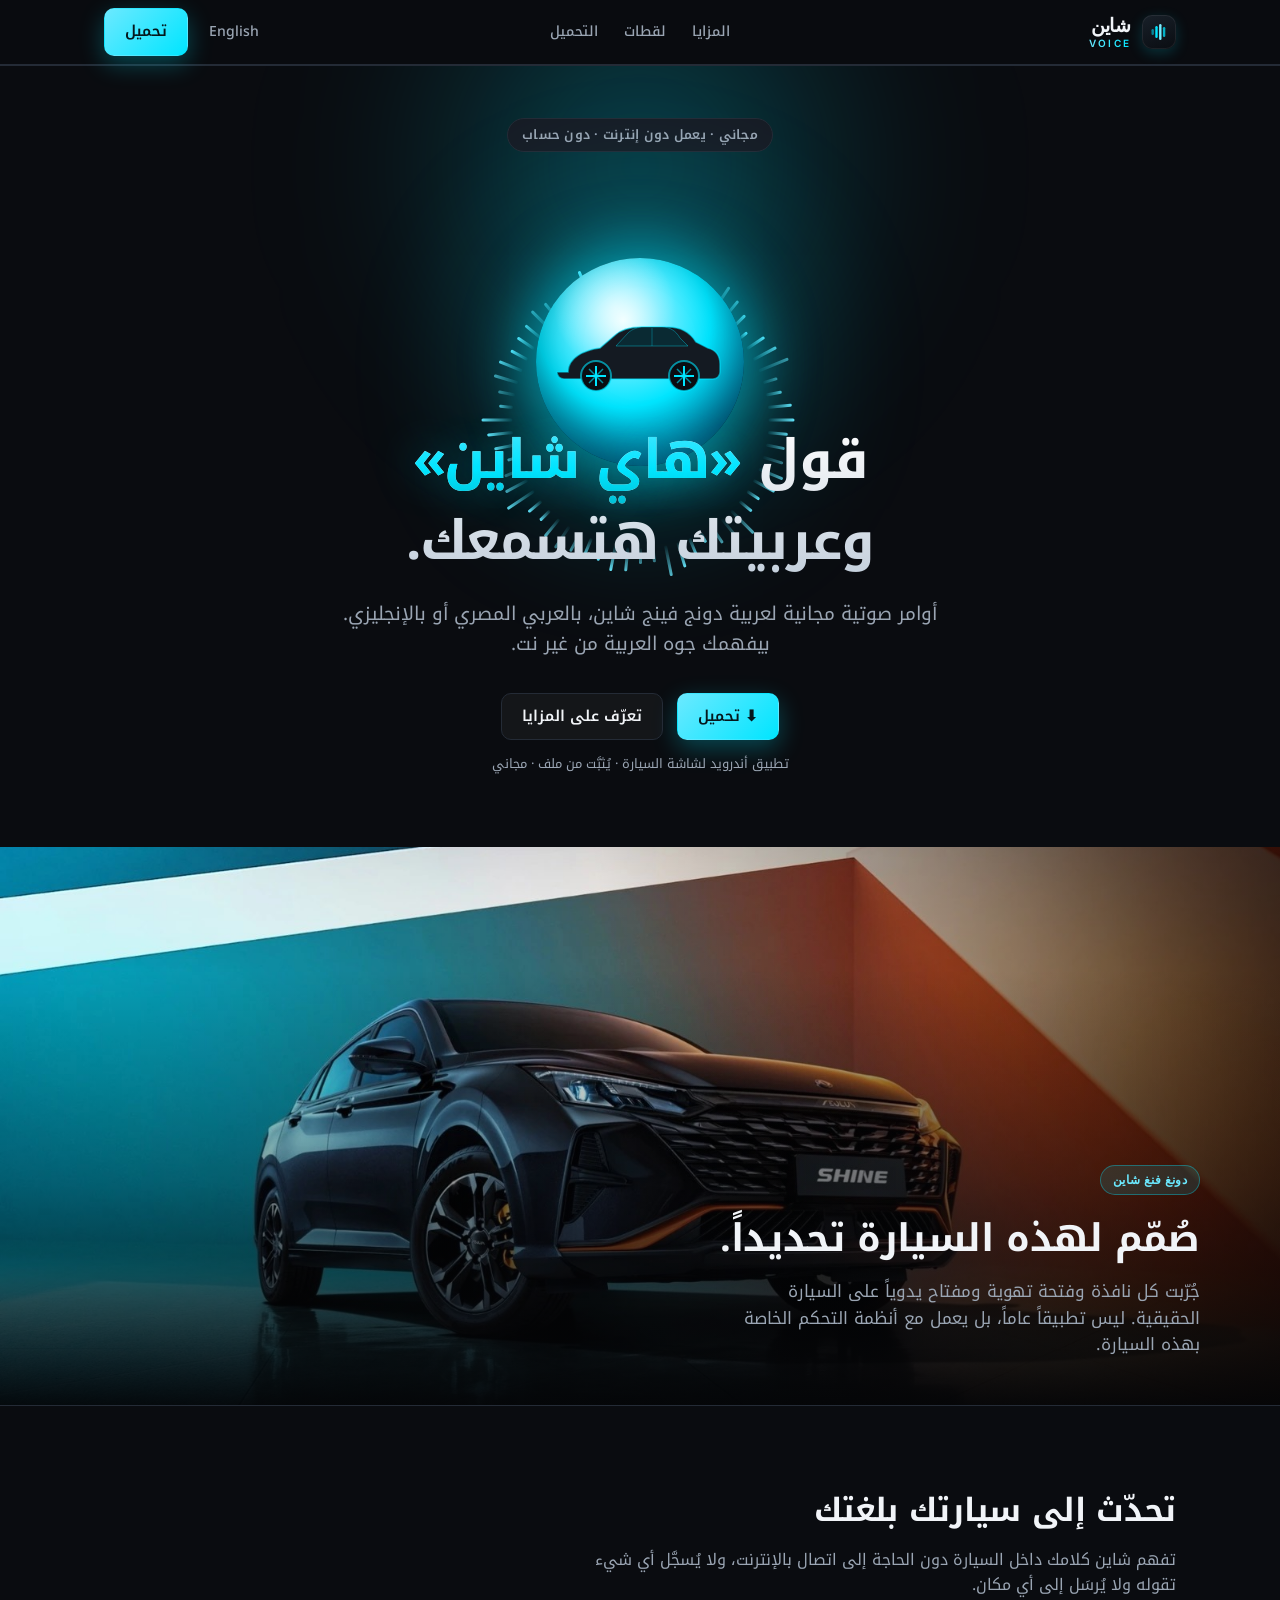
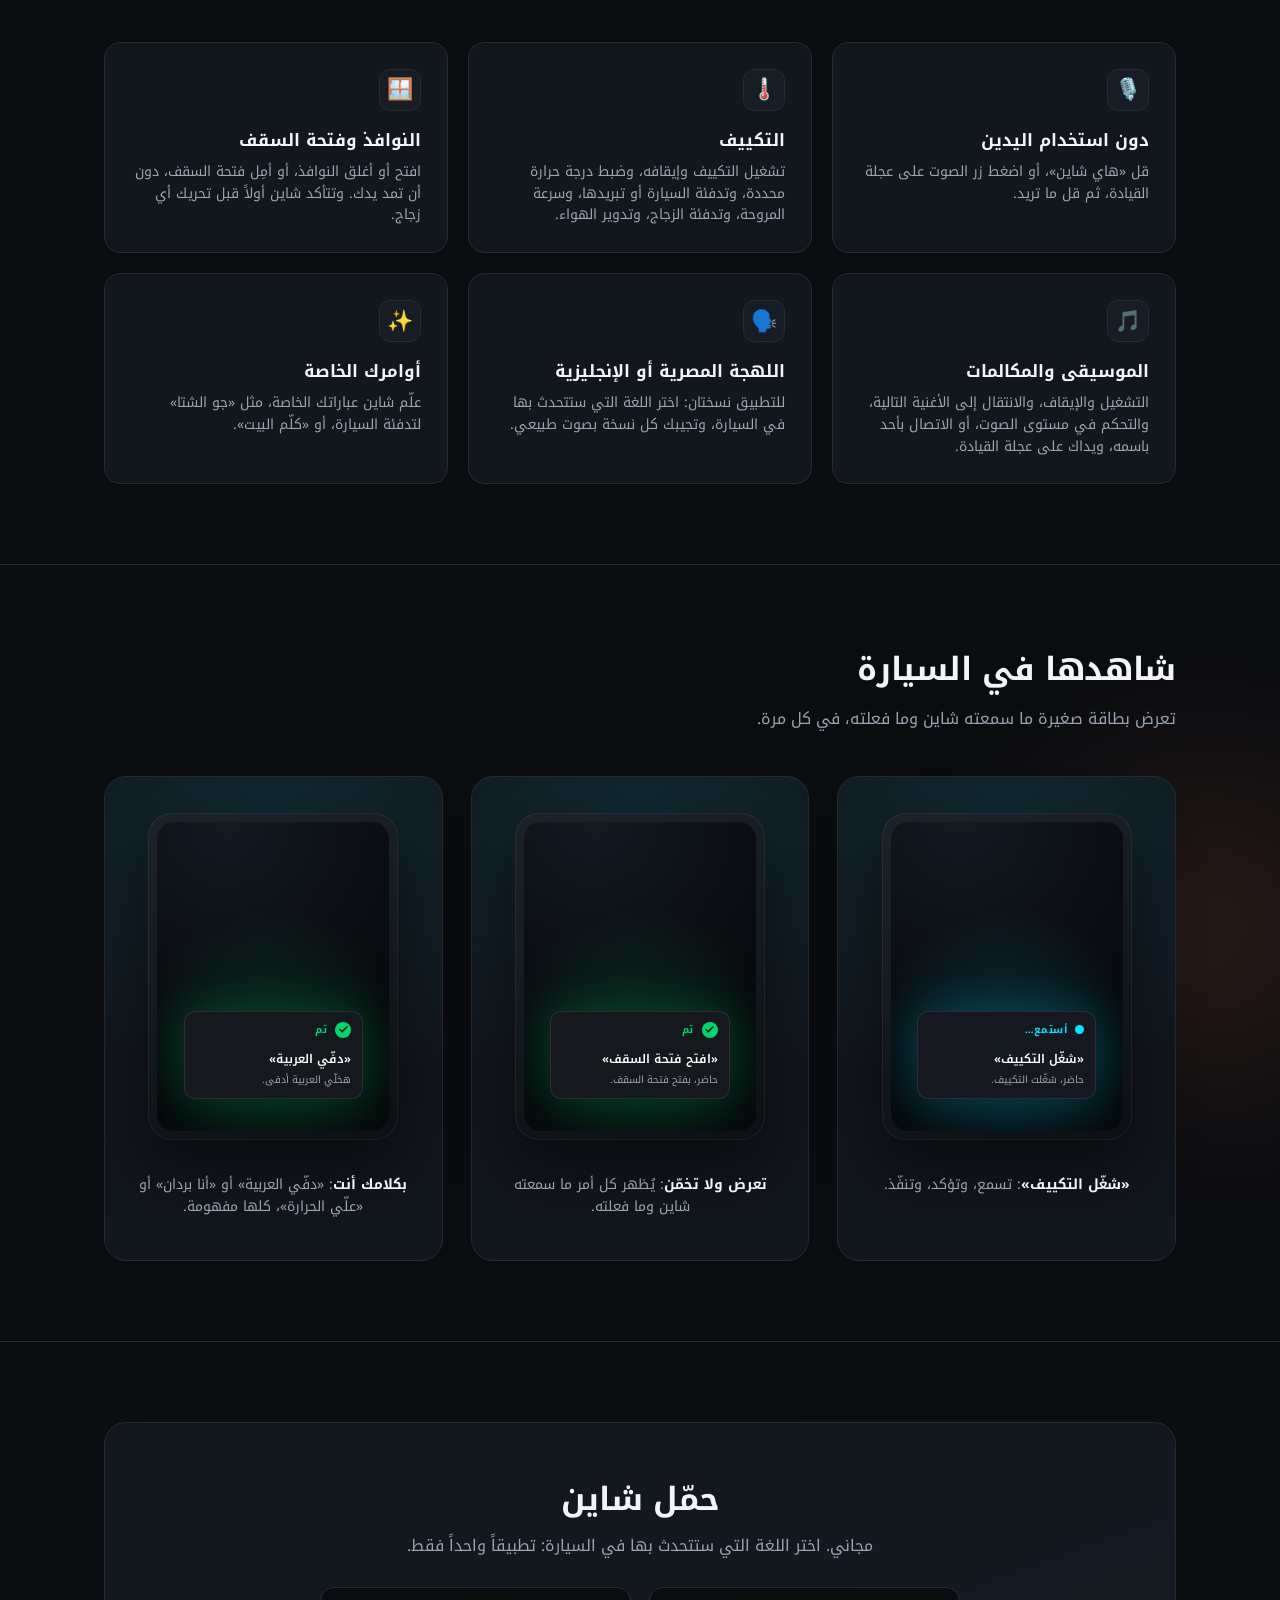
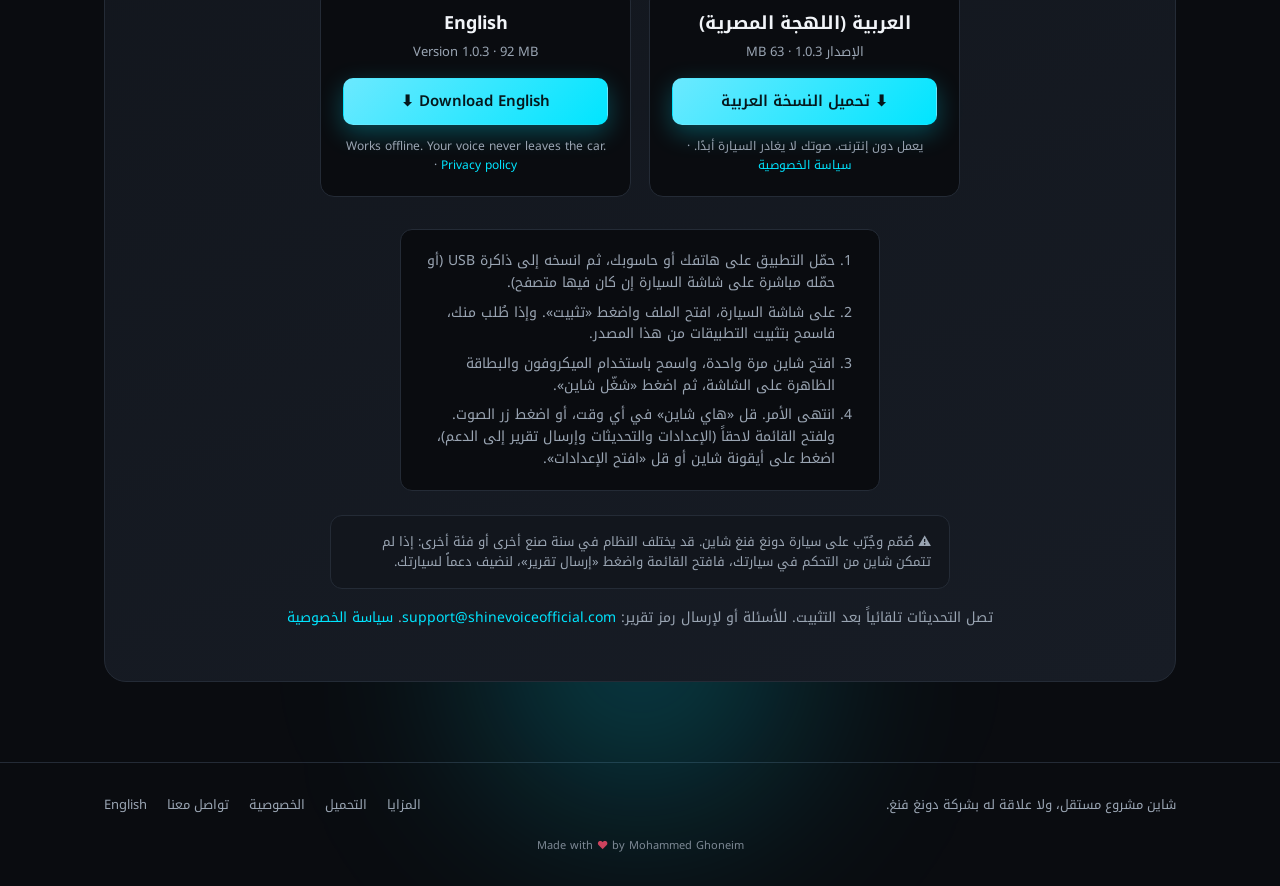
==== commit 6c74dd90: "Privacy line under each download button; smaller made-by line Co-Authored-By: Claude Opus 5.5 <norep" ====
--- a/ar.html
+++ b/ar.html
@@ -12,7 +12,7 @@
 <link rel="preconnect" href="https://fonts.googleapis.com">
 <link rel="preconnect" href="https://fonts.gstatic.com" crossorigin>
 <link href="https://fonts.googleapis.com/css2?family=Noto+Kufi+Arabic:wght@400;500;600;700&family=Inter:wght@400;500;600&display=swap" rel="stylesheet">
-<link rel="stylesheet" href="style.css?v=3">
+<link rel="stylesheet" href="style.css?v=4">
 </head>
 <body>
 
@@ -229,11 +229,13 @@
           <h3>العربية (اللهجة المصرية)</h3>
           <p class="meta" id="ar-meta">…</p>
           <a href="#" id="ar-link" class="btn btn-primary">⬇ تحميل النسخة العربية</a>
+          <p class="dl-note">يعمل دون إنترنت. صوتك لا يغادر السيارة أبدًا. · <a href="privacy.html#ar">سياسة الخصوصية</a></p>
         </div>
         <div class="dl-card" lang="en" dir="ltr">
           <h3>English</h3>
           <p class="meta" id="en-meta">Loading…</p>
           <a href="#" id="en-link" class="btn btn-primary">⬇ Download English</a>
+          <p class="dl-note">Works offline. Your voice never leaves the car. · <a href="privacy.html">Privacy policy</a></p>
         </div>
       </div>
 
--- a/style.css
+++ b/style.css
@@ -166,15 +166,15 @@
   .device-mock .screen {
     aspect-ratio: 3 / 4; border-radius: 17px; position: relative; overflow: hidden;
     background: radial-gradient(circle at 30% 0%, #131a22 0%, #05070a 72%);
-    display: flex; align-items: center; justify-content: center; padding: 14px;
+    display: flex; align-items: flex-end; justify-content: center; padding: 14px 14px 14%;
   }
   .device-mock .screen::before {
     content: ""; position: absolute; inset: 0;
-    background: radial-gradient(circle at 50% 38%, rgba(0,229,255,0.16), transparent 55%);
+    background: radial-gradient(circle at 50% 74%, rgba(0,229,255,0.16), transparent 55%);
   }
   .device-card {
-    position: relative; width: 82%; background: rgba(22,26,32,0.96);
-    border: 1px solid rgba(255,255,255,0.09); border-radius: 12px; padding: 13px 13px;
+    position: relative; width: 88%; background: rgba(22,26,32,0.96);
+    border: 1px solid rgba(255,255,255,0.09); border-radius: 11px; padding: 10px 11px;
     box-shadow: 0 0 46px rgba(0,229,255,0.22);
   }
   .device-card .row { display: flex; align-items: center; gap: 8px; margin-bottom: 12px; }
@@ -188,8 +188,8 @@
     100% { box-shadow: 0 0 0 0 rgba(0,229,255,0); }
   }
   .device-card .status { font-size: 10px; color: var(--accent); font-weight: 700; text-transform: uppercase; letter-spacing: 0.06em; }
-  .device-card .heard { font-size: 14px; font-weight: 600; color: #fff; margin-bottom: 5px; }
-  .device-card .reply { font-size: 12px; color: var(--text-dim); }
+  .device-card .heard { font-size: 12px; font-weight: 600; color: #fff; margin-bottom: 4px; white-space: nowrap; }
+  .device-card .reply { font-size: 10px; color: var(--text-dim); white-space: nowrap; }
 
   /* Done / matched state (mirrors AssistantCard's MATCHED colour, #00D66E) */
   .device-card.done { box-shadow: 0 0 46px rgba(0,214,110,0.22); }
@@ -200,7 +200,7 @@
   }
   .device-card.done .check svg { width: 9px; height: 9px; }
   .device-card.done .status { color: #00d66e; }
-  .device-mock.done .screen::before { background: radial-gradient(circle at 50% 38%, rgba(0,214,110,0.16), transparent 55%); }
+  .device-mock.done .screen::before { background: radial-gradient(circle at 50% 74%, rgba(0,214,110,0.16), transparent 55%); }
   .device-caption { text-align: center; font-size: 14px; color: var(--text-dim); }
   .device-caption b { color: var(--text); }
 
@@ -239,7 +239,7 @@
   footer .foot-links { display: flex; gap: 20px; }
   footer .foot-links a { font-size: 13px; color: var(--text-dim); }
   footer .foot-links a:hover { color: var(--text); }
-  footer .made-by { text-align: center; font-size: 13px; color: var(--text-dim); margin: 22px 0 0; }
+  footer .made-by { text-align: center; font-size: 11px; opacity: 0.8; color: var(--text-dim); margin: 22px 0 0; }
   footer .made-by .heart { color: #ff4d6d; }
 
   @media (max-width: 900px) {
@@ -264,6 +264,7 @@
   .dl-card h3 { margin: 0 0 4px; font-size: 18px; }
   .dl-card .meta { color: var(--text-dim); font-size: 13px; margin: 0 0 16px; }
   .dl-card .btn { width: 100%; justify-content: center; }
+  .dl-card .dl-note { color: var(--text-dim); font-size: 12px; margin: 12px 0 0; }
   .lang-link { color: var(--text-dim); font-size: 14px; font-weight: 500; margin-inline-end: 16px; }
   .prose { max-width: 760px; }
   .prose h3 { margin: 28px 0 6px; font-size: 18px; }
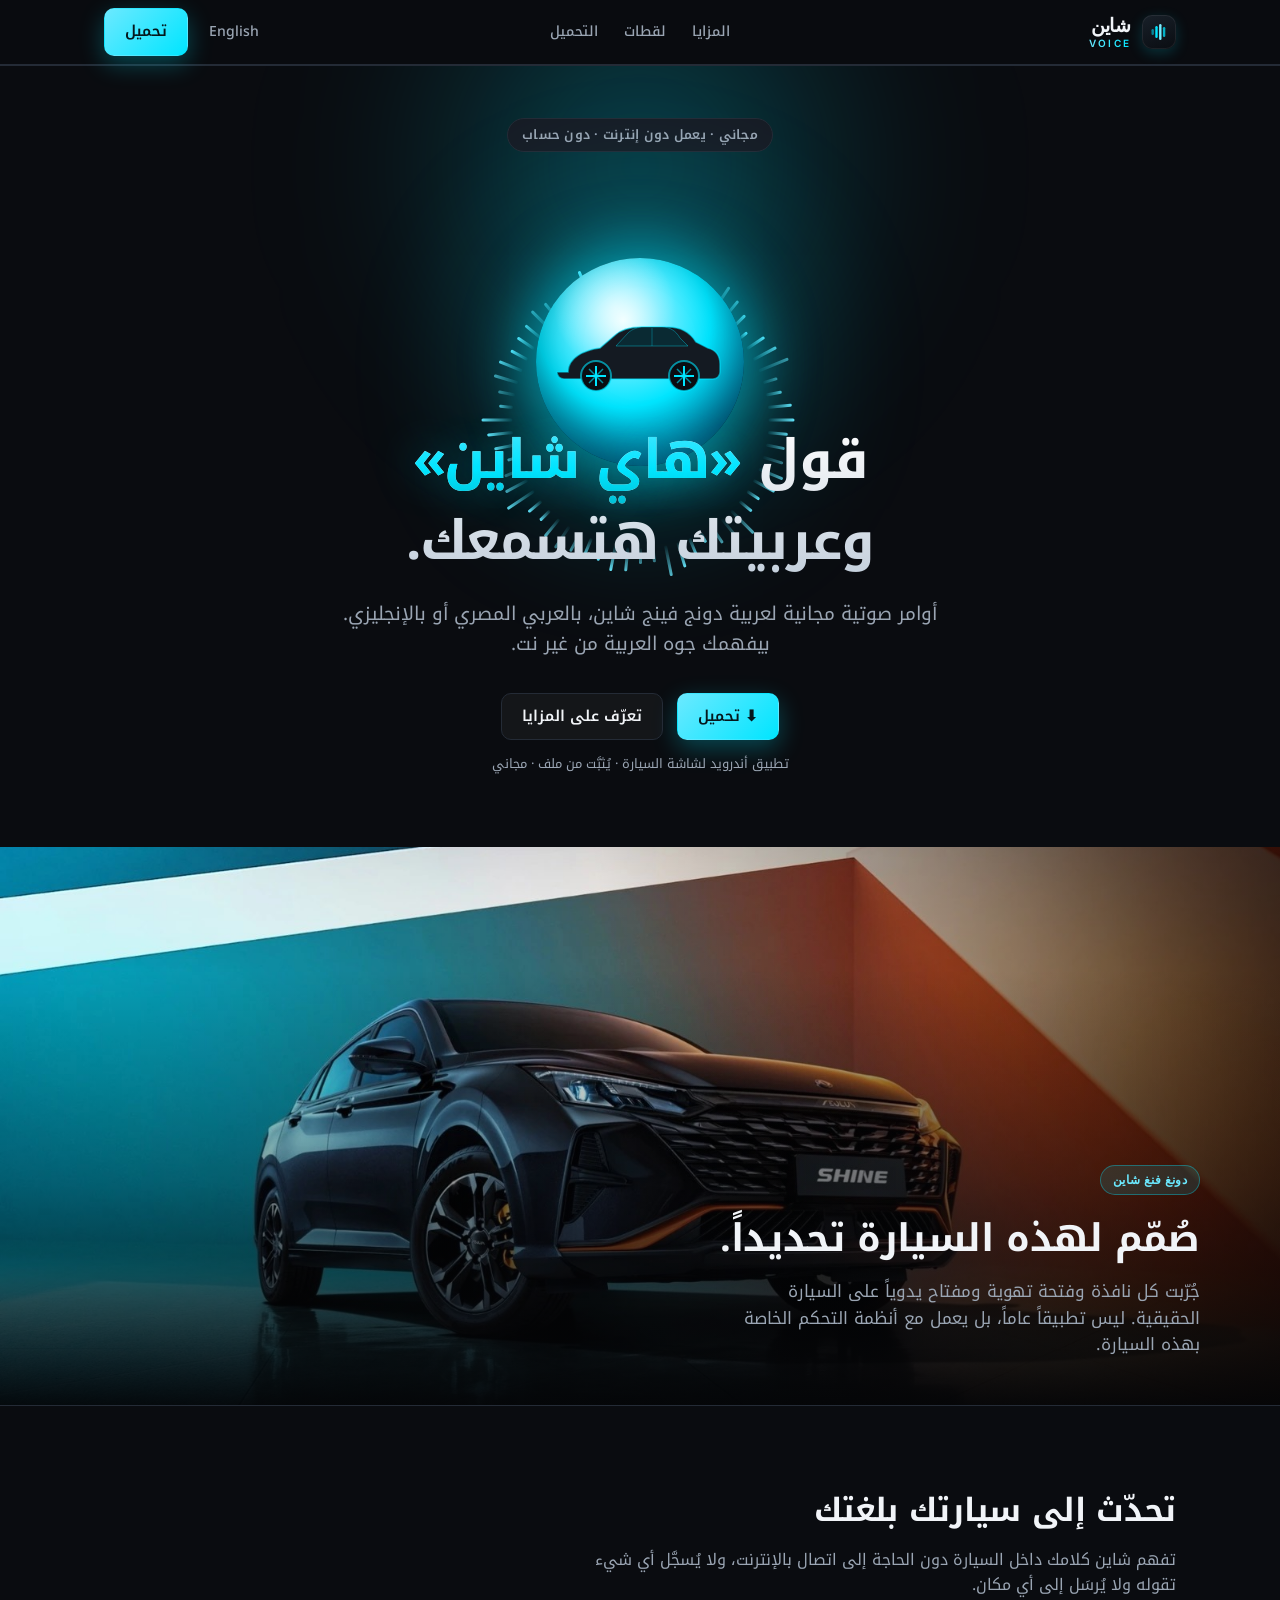
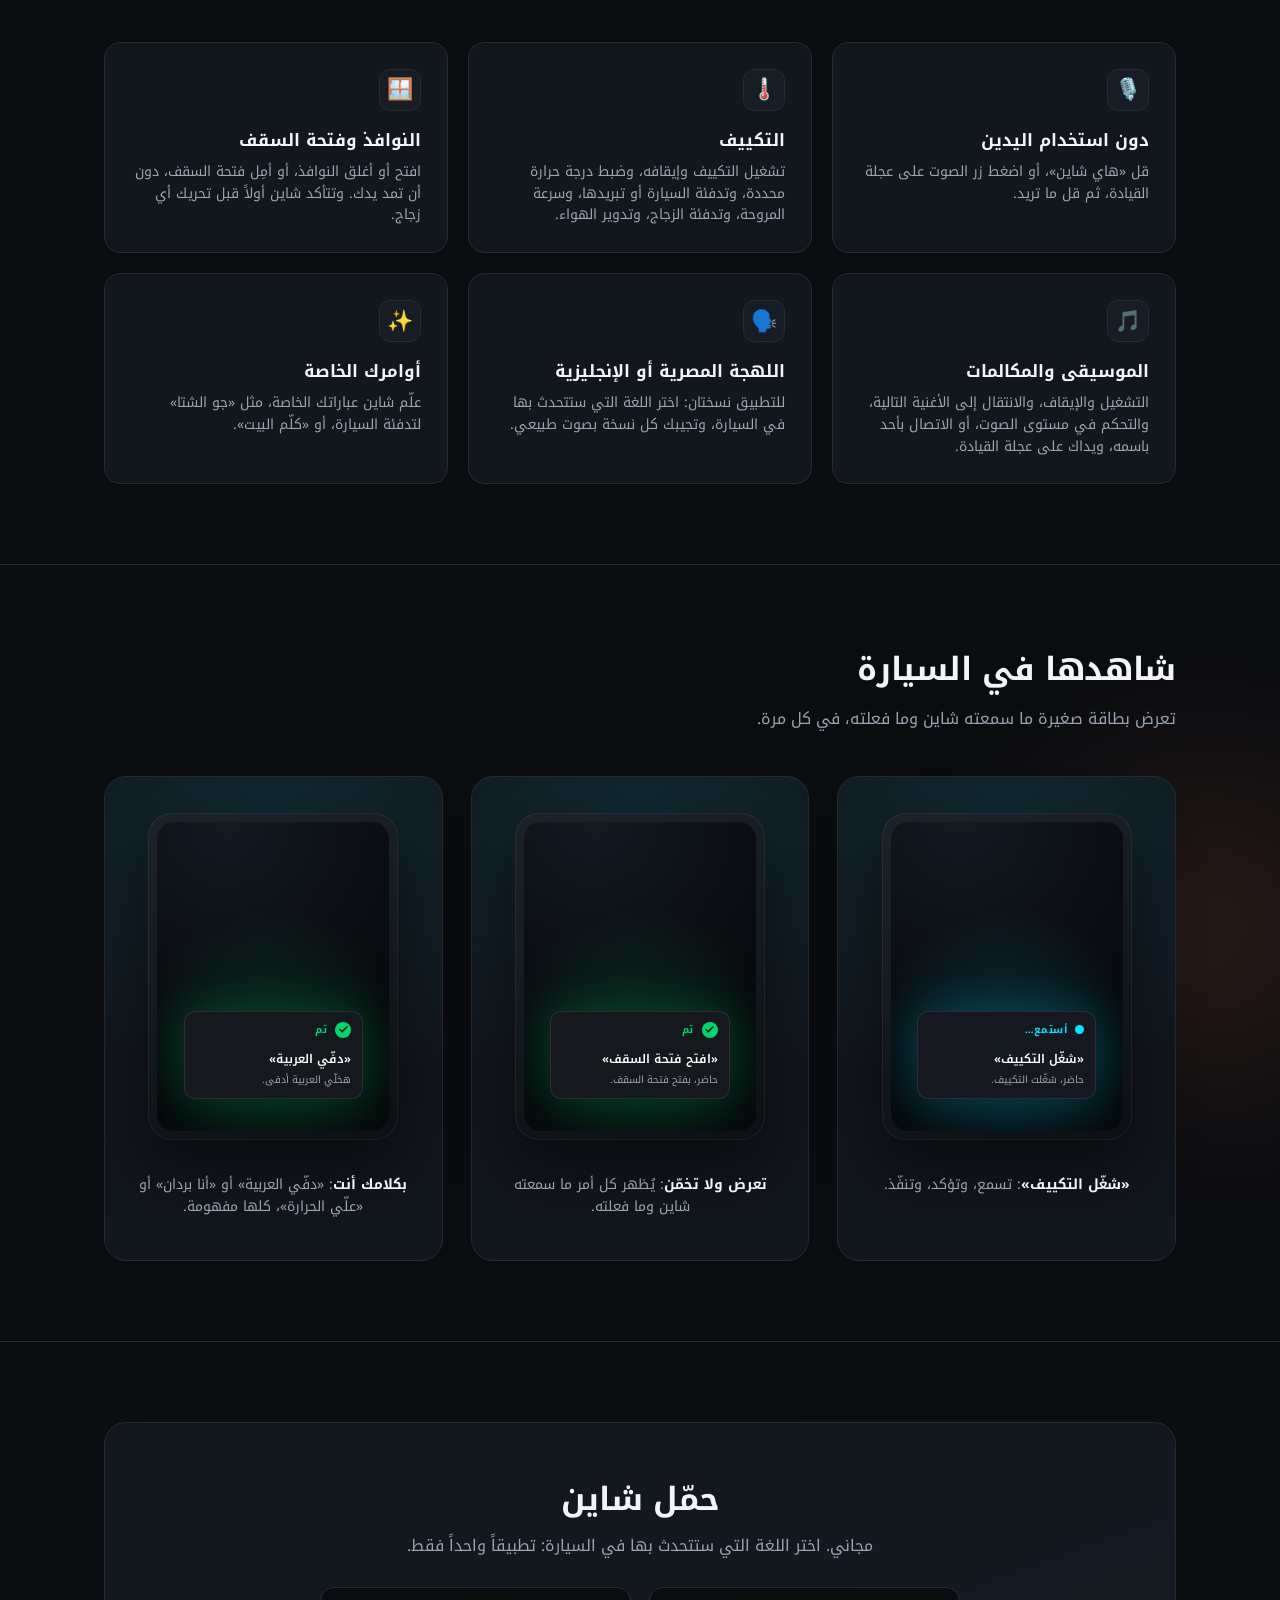
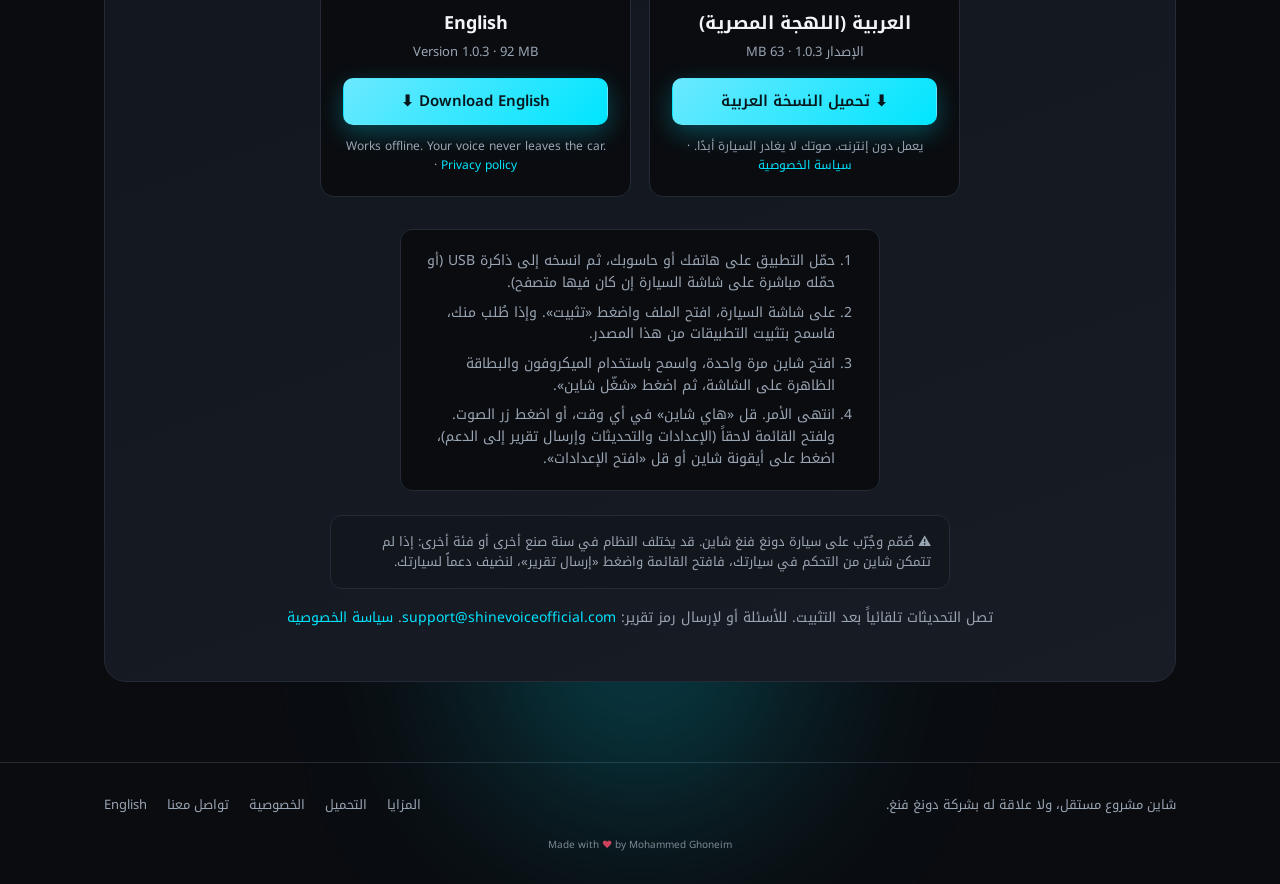
==== commit a7088052: "Made-by line a little smaller Co-Authored-By: Claude Opus 5.5 <noreply@anthropic.com>" ====
--- a/ar.html
+++ b/ar.html
@@ -12,7 +12,7 @@
 <link rel="preconnect" href="https://fonts.googleapis.com">
 <link rel="preconnect" href="https://fonts.gstatic.com" crossorigin>
 <link href="https://fonts.googleapis.com/css2?family=Noto+Kufi+Arabic:wght@400;500;600;700&family=Inter:wght@400;500;600&display=swap" rel="stylesheet">
-<link rel="stylesheet" href="style.css?v=4">
+<link rel="stylesheet" href="style.css?v=5">
 </head>
 <body>
 
--- a/style.css
+++ b/style.css
@@ -239,7 +239,7 @@
   footer .foot-links { display: flex; gap: 20px; }
   footer .foot-links a { font-size: 13px; color: var(--text-dim); }
   footer .foot-links a:hover { color: var(--text); }
-  footer .made-by { text-align: center; font-size: 11px; opacity: 0.8; color: var(--text-dim); margin: 22px 0 0; }
+  footer .made-by { text-align: center; font-size: 10px; opacity: 0.8; color: var(--text-dim); margin: 22px 0 0; }
   footer .made-by .heart { color: #ff4d6d; }
 
   @media (max-width: 900px) {
